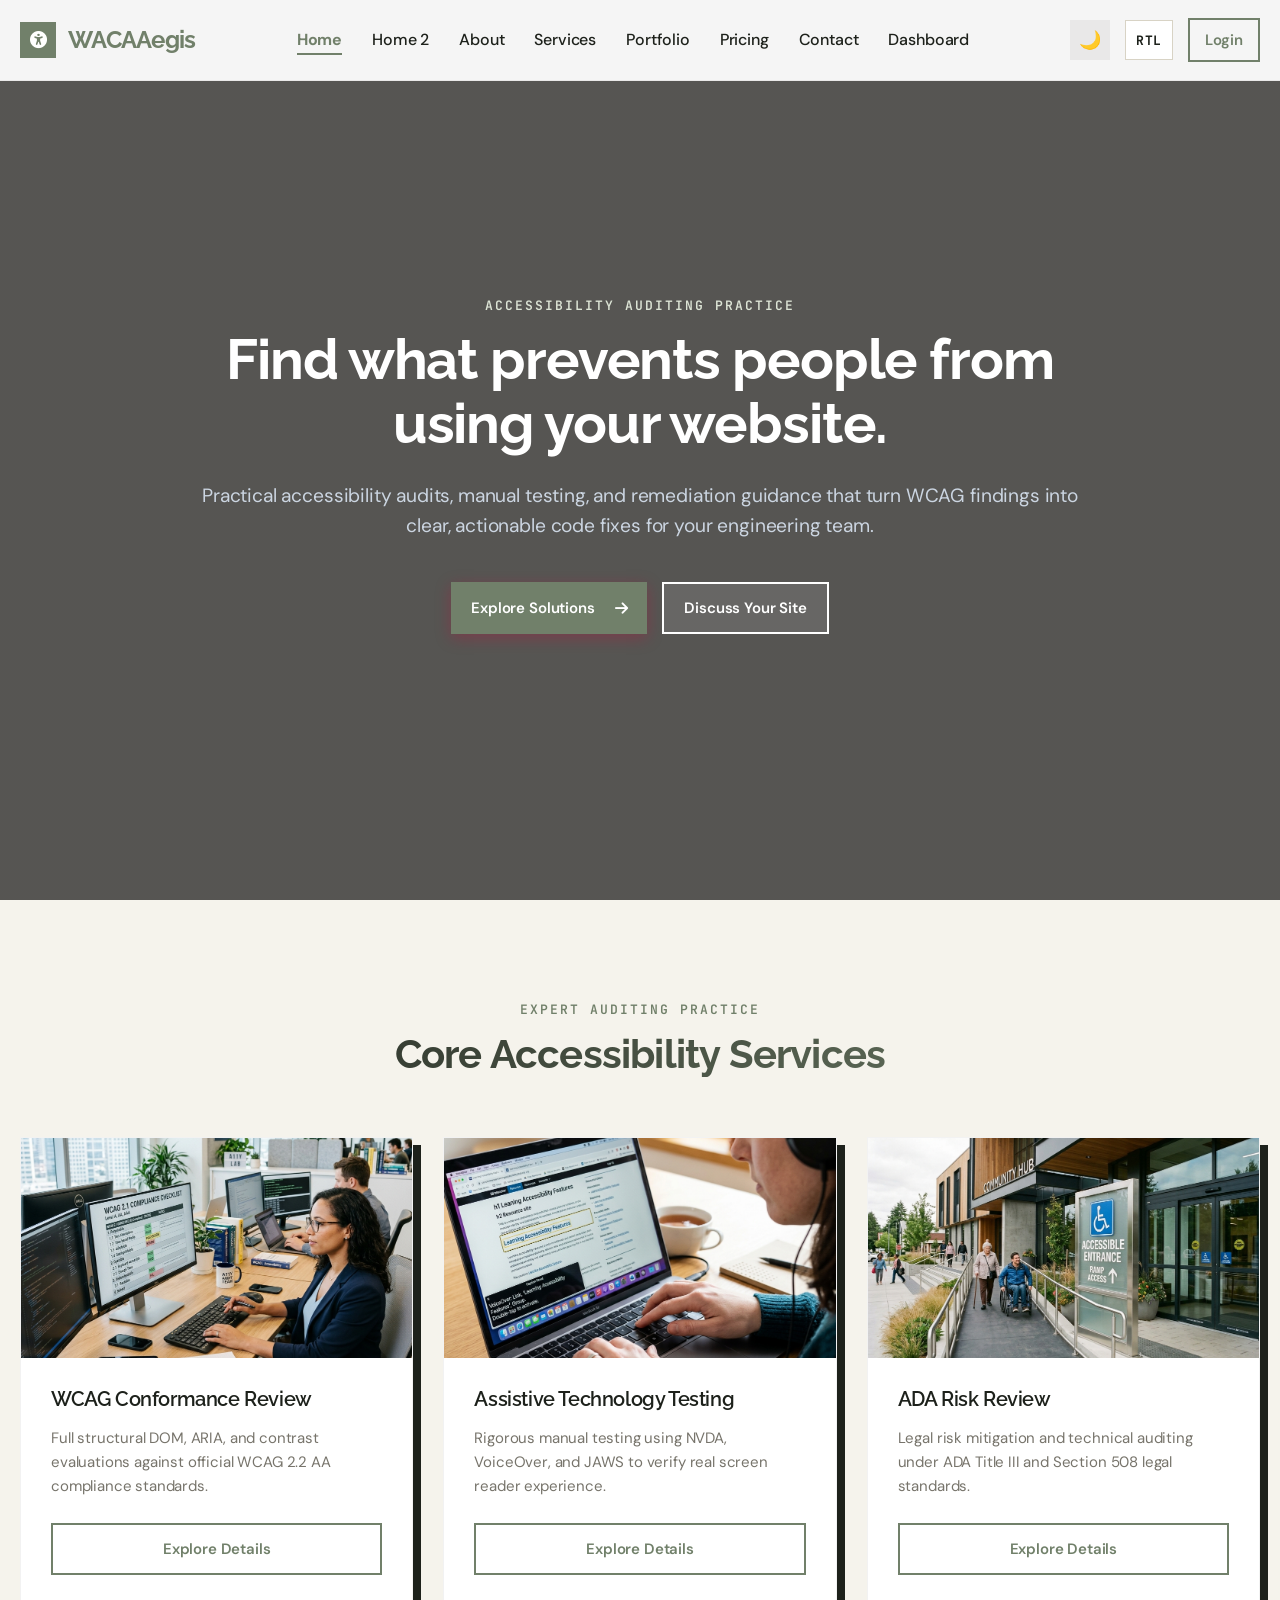
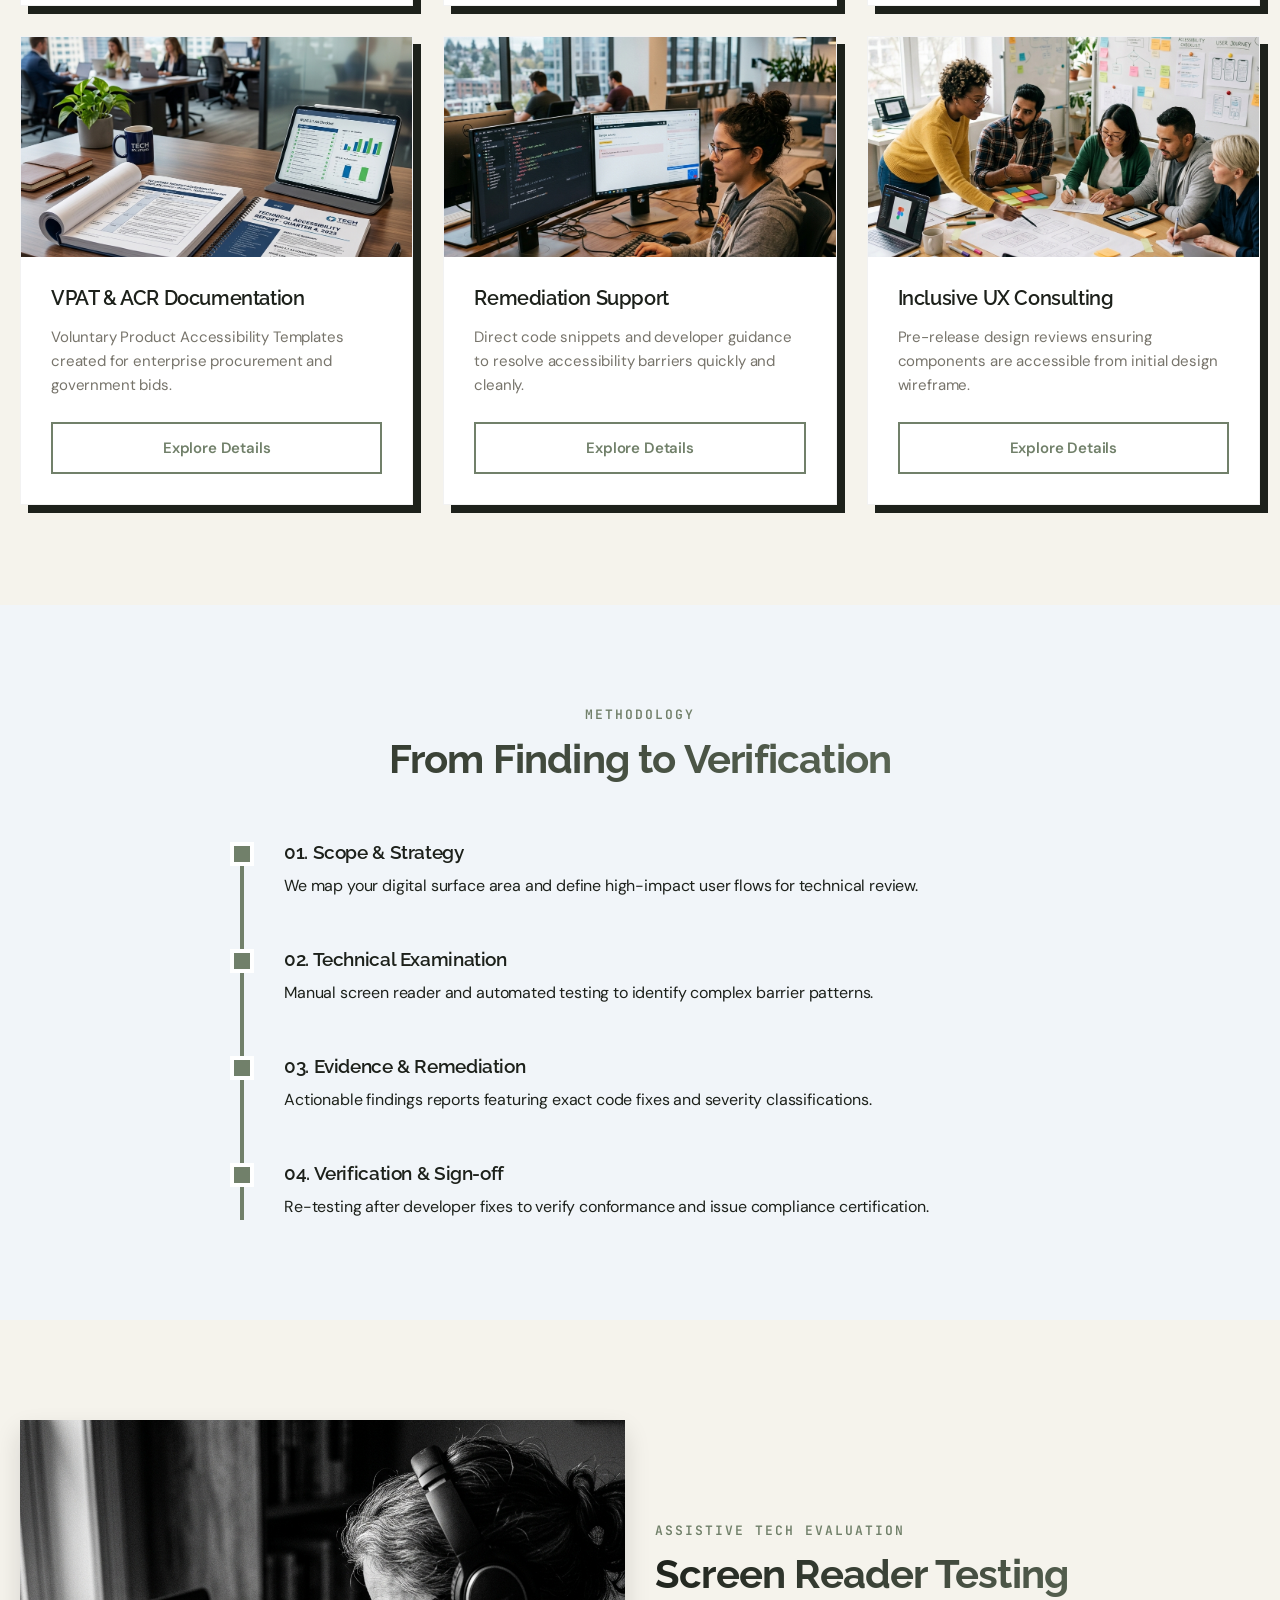
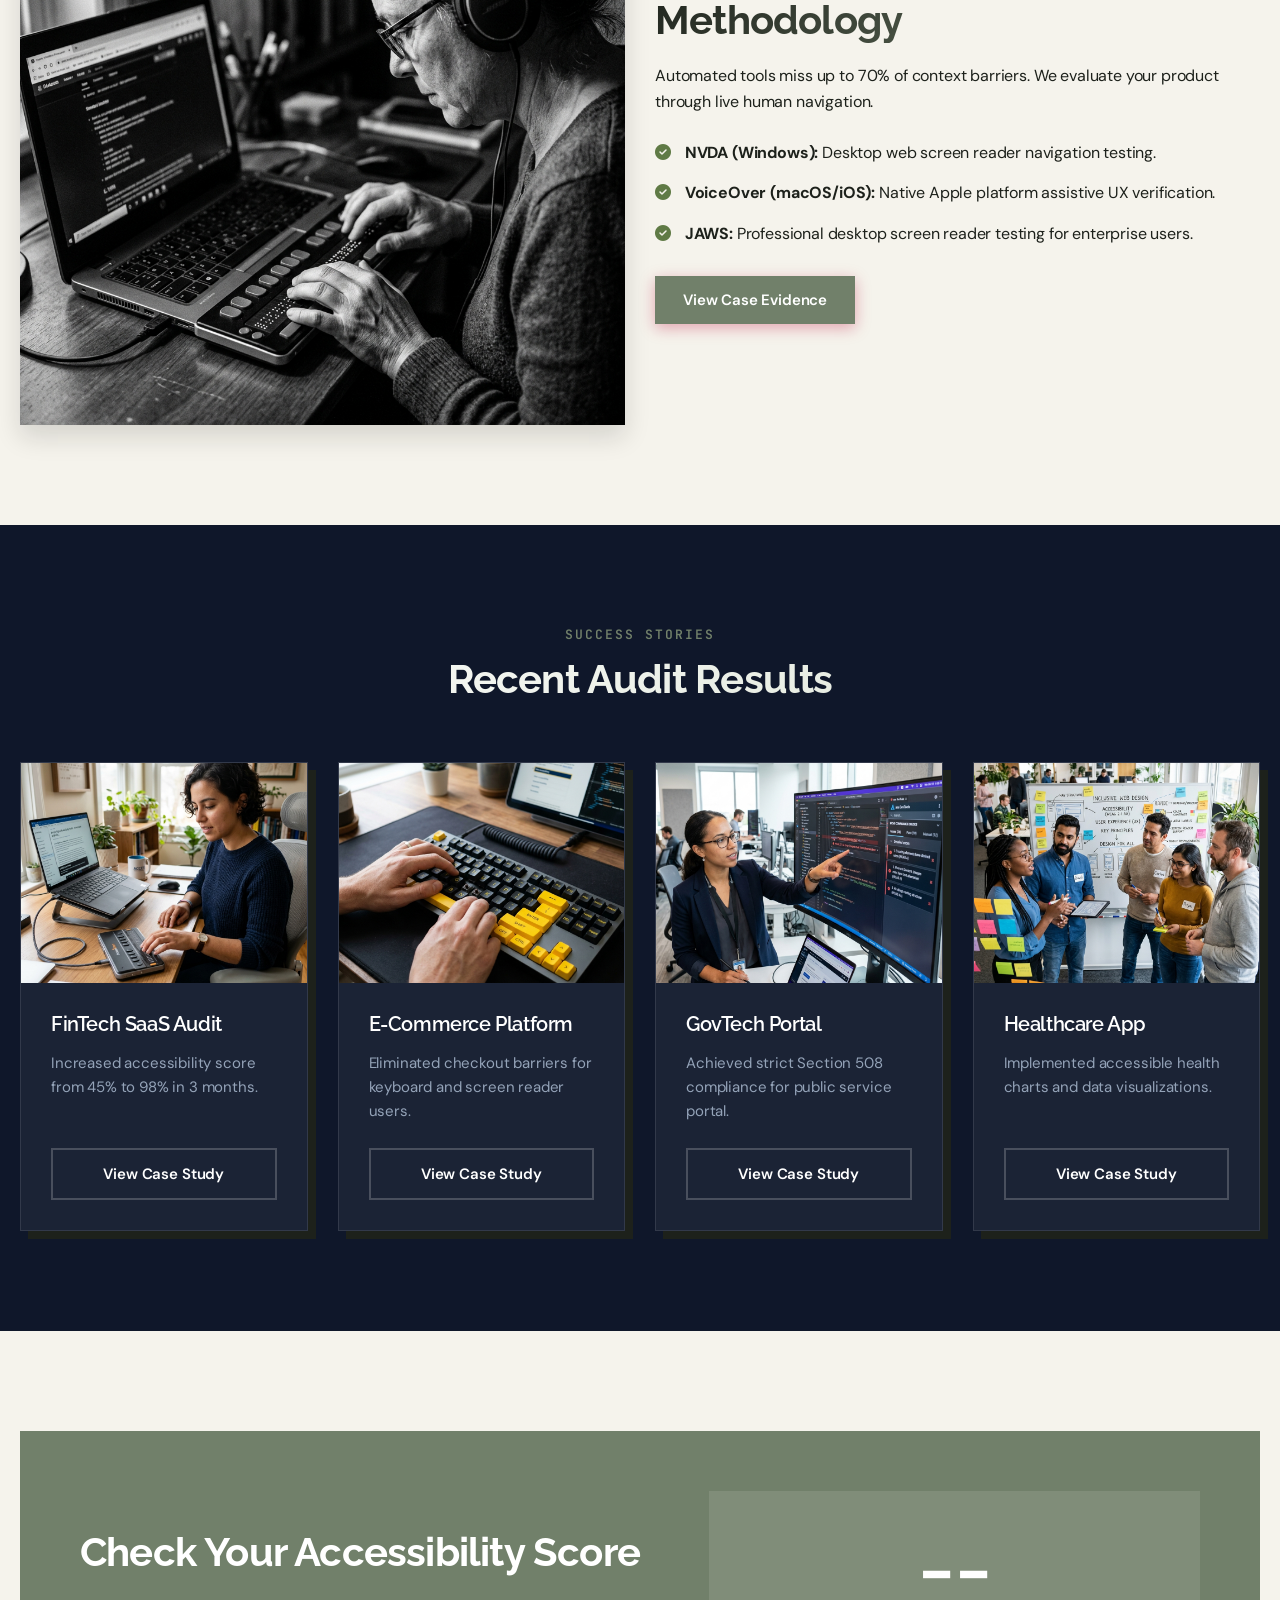
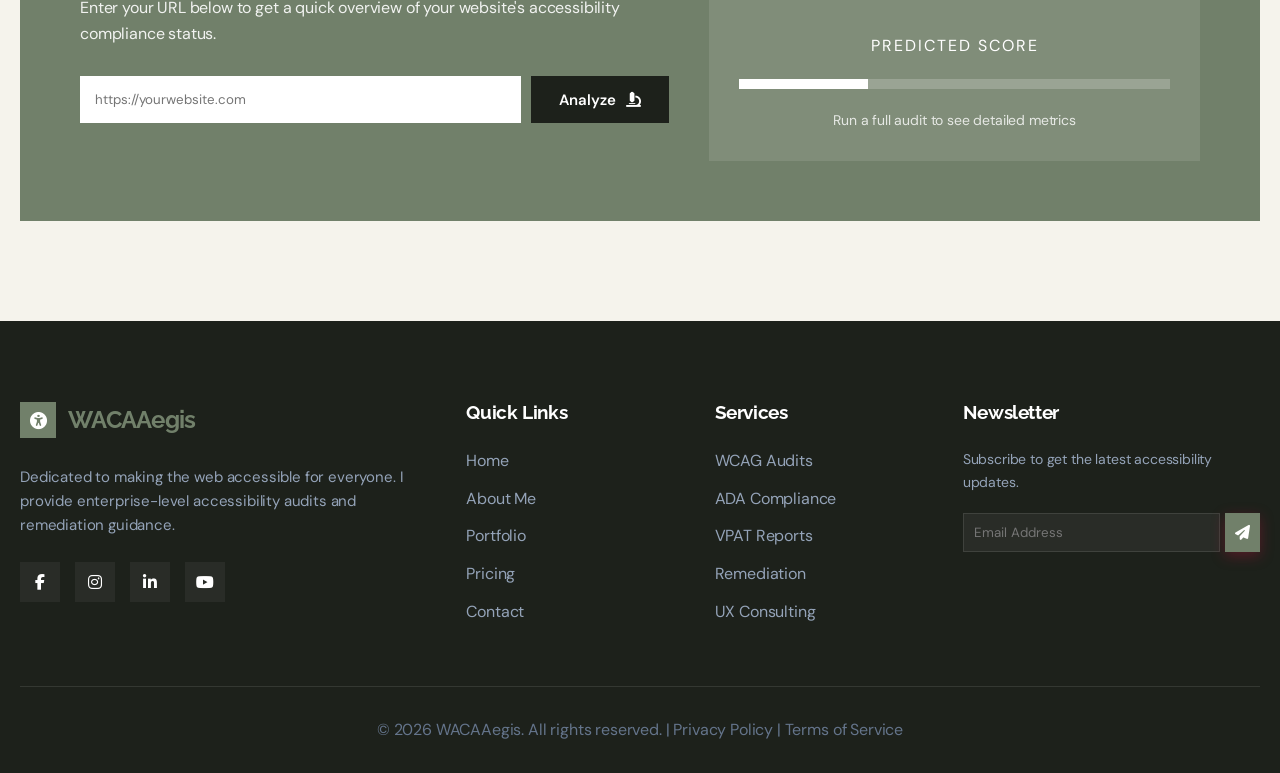
==== index.html @ 54d63558 "firstcommmit" ====
<!DOCTYPE html>
<html lang="en">

<head>
    <meta charset="UTF-8">
    <meta name="viewport" content="width=device-width, initial-scale=1.0">
    <link rel="icon" type="image/svg+xml" href="assets/images/favicon.svg">
    <title>Freelance Web Accessibility Auditor | WCAG Compliance Specialist</title>
    <meta name="description"
        content="Expert WCAG 2.1 AA accessibility audits, ADA compliance reviews, and inclusive UX consulting for enterprise businesses.">

    <!-- CSS -->
    <link rel="stylesheet" href="assets/css/style.css">
    <link rel="stylesheet" href="assets/css/dark-mode.css">
    <link rel="stylesheet" href="assets/css/rtl.css">

    <!-- Font Awesome -->
    <link rel="stylesheet" href="https://cdnjs.cloudflare.com/ajax/libs/font-awesome/6.4.0/css/all.min.css">
</head>

<body>
    <a href="#main-content" class="skip-link">Skip to main content</a>

    <!-- Header -->
    <header class="header">
        <div class="container">
            <nav class="nav">
                <a href="index.html" class="logo">
                    <i class="fas fa-universal-access"></i>
                    <span>WACAAegis</span>
                </a>

                <ul class="nav-links">
                    <li><a href="index.html" class="nav-link active">Home</a></li>
                    <li><a href="home-2.html" class="nav-link">Home 2</a></li>
                    <li><a href="about.html" class="nav-link">About</a></li>
                    <li><a href="services.html" class="nav-link">Services</a></li>
                    <li><a href="portfolio.html" class="nav-link">Portfolio</a></li>

                    <li><a href="pricing.html" class="nav-link">Pricing</a></li>
                    <li><a href="contact.html" class="nav-link">Contact</a></li>
                    <li><a href="dashboard.html" class="nav-link">Dashboard</a></li>
                    <li class="mobile-login">
                        <a href="login.html" class="btn btn-outline"
                            style="padding: 8px 15px; width: 100%; text-align: center;">Login</a>
                    </li>
                    <li class="mobile-toggle-wrapper">
                        <button class="theme-toggle" title="Toggle Theme">🌙</button>
                        <button class="rtl-toggle" title="Toggle RTL/LTR">RTL</button>
                    </li>
                </ul>

                <div class="nav-actions">
                    <button class="theme-toggle" title="Toggle Theme">🌙</button>
                    <button class="rtl-toggle" title="Toggle RTL/LTR">RTL</button>
                    <a href="login.html" class="btn btn-outline" style="padding: 8px 15px;">Login</a>
                    <div class="hamburger">
                        <span></span>
                        <span></span>
                        <span></span>
                    </div>
                </div>
            </nav>
        </div>
    </header>

    <main id="main-content">
        <!-- Section 1: Hero -->
        <section class="section hero"
            style="min-height: 100vh; padding: 80px 0 0; display: flex; align-items: center; background: linear-gradient(rgba(0, 0, 0, 0.65), rgba(0, 0, 0, 0.65)), url('https://images.unsplash.com/photo-1573164713988-8665fc963095?ixlib=rb-1.2.1&auto=format&fit=crop&w=1920&q=80') center/cover no-repeat; text-align: center; color: white;">
            <div class="container">
                <div data-reveal style="max-width: 900px; margin: 0 auto;">
                    <span class="section-subtitle" style="color: #DCE4D5;">ACCESSIBILITY AUDITING PRACTICE</span>
                    <h1 class="section-title hero-title" style="font-size: 3.5rem; margin-bottom: 25px; color: white;">
                        Find what prevents people from using your website.</h1>
                    <p style="font-size: 1.2rem; margin-bottom: 40px; color: #cbd5e1; line-height: 1.6;">
                        Practical accessibility audits, manual testing, and remediation guidance that turn WCAG findings
                        into clear, actionable code fixes for your engineering team.
                    </p>
                    <div class="hero-btns"
                        style="display: flex; gap: 20px; justify-content: center; margin-bottom: 50px;">
                        <a href="services.html" class="btn btn-primary" style="padding: 15px 40px;">Explore Solutions <i
                                class="fas fa-arrow-right" style="margin-left: 10px;"></i></a>
                        <a href="contact.html" class="btn btn-outline"
                            style="padding: 15px 40px; background: rgba(255,255,255,0.1); border-color: white; color: white;">Discuss
                            Your Site</a>
                    </div>

                </div>
            </div>
        </section>

        <!-- Section 2: Services Grid (6 cards) -->
        <section class="section">
            <div class="container">
                <div class="text-center" style="margin-bottom: 60px;">
                    <span class="section-subtitle">EXPERT AUDITING PRACTICE</span>
                    <h2 class="section-title">Core Accessibility Services</h2>
                </div>
                <div class="grid grid-3">
                    <div class="card" data-reveal>
                        <img src="assets/images/wcag-audit.png" alt="WCAG 2.2 Audits" class="card-img-top">
                        <div class="card-content">
                            <h3 class="card-title">WCAG Conformance Review</h3>
                            <p class="card-text">Full structural DOM, ARIA, and contrast evaluations against official
                                WCAG 2.2 AA compliance standards.</p>
                            <div class="card-footer" style="padding: 0;">
                                <a href="services-details.html" class="btn btn-outline" style="width: 100%;">Explore
                                    Details</a>
                            </div>
                        </div>
                    </div>
                    <div class="card" data-reveal>
                        <img src="assets/images/screen-reader.png" alt="Assistive Technology Testing"
                            class="card-img-top">
                        <div class="card-content">
                            <h3 class="card-title">Assistive Technology Testing</h3>
                            <p class="card-text">Rigorous manual testing using NVDA, VoiceOver, and JAWS to verify real
                                screen reader experience.</p>
                            <div class="card-footer" style="padding: 0;">
                                <a href="services-details.html" class="btn btn-outline" style="width: 100%;">Explore
                                    Details</a>
                            </div>
                        </div>
                    </div>
                    <div class="card" data-reveal>
                        <img src="assets/images/ada-compliance.png" alt="ADA Risk Review" class="card-img-top">
                        <div class="card-content">
                            <h3 class="card-title">ADA Risk Review</h3>
                            <p class="card-text">Legal risk mitigation and technical auditing under ADA Title III and
                                Section 508 legal standards.</p>
                            <div class="card-footer" style="padding: 0;">
                                <a href="services-details.html" class="btn btn-outline" style="width: 100%;">Explore
                                    Details</a>
                            </div>
                        </div>
                    </div>
                    <div class="card" data-reveal>
                        <img src="assets/images/vpat-gen.png" alt="VPAT Documentation" class="card-img-top">
                        <div class="card-content">
                            <h3 class="card-title">VPAT & ACR Documentation</h3>
                            <p class="card-text">Voluntary Product Accessibility Templates created for enterprise
                                procurement and government bids.</p>
                            <div class="card-footer" style="padding: 0;">
                                <a href="services-details.html" class="btn btn-outline" style="width: 100%;">Explore
                                    Details</a>
                            </div>
                        </div>
                    </div>
                    <div class="card" data-reveal>
                        <img src="assets/images/remediation.png" alt="Remediation Support" class="card-img-top">
                        <div class="card-content">
                            <h3 class="card-title">Remediation Support</h3>
                            <p class="card-text">Direct code snippets and developer guidance to resolve accessibility
                                barriers quickly and cleanly.</p>
                            <div class="card-footer" style="padding: 0;">
                                <a href="services-details.html" class="btn btn-outline" style="width: 100%;">Explore
                                    Details</a>
                            </div>
                        </div>
                    </div>
                    <div class="card" data-reveal>
                        <img src="assets/images/inclusive-ux.png" alt="Inclusive UX Consulting" class="card-img-top">
                        <div class="card-content">
                            <h3 class="card-title">Inclusive UX Consulting</h3>
                            <p class="card-text">Pre-release design reviews ensuring components are accessible from
                                initial design wireframe.</p>
                            <div class="card-footer" style="padding: 0;">
                                <a href="services-details.html" class="btn btn-outline" style="width: 100%;">Explore
                                    Details</a>
                            </div>
                        </div>
                    </div>
                </div>
            </div>
        </section>

        <!-- Section 3: Process Timeline -->
        <section class="section" style="background-color: #f1f5f9;">
            <div class="container">
                <div class="text-center" style="margin-bottom: 60px;">
                    <span class="section-subtitle">METHODOLOGY</span>
                    <h2 class="section-title">From Finding to Verification</h2>
                </div>
                <div style="max-width: 800px; margin: 0 auto;">
                    <div style="border-left: 4px solid var(--primary); padding-left: 40px; position: relative;">
                        <div style="margin-bottom: 50px; position: relative;" data-reveal>
                            <span
                                style="position: absolute; left: -54px; top: 0; width: 24px; height: 24px; background: var(--primary); border-radius: 50%; border: 4px solid #fff;"></span>
                            <h3 style="margin-bottom: 10px;">01. Scope & Strategy</h3>
                            <p>We map your digital surface area and define high-impact user flows for technical review.
                            </p>
                        </div>
                        <div style="margin-bottom: 50px; position: relative;" data-reveal>
                            <span
                                style="position: absolute; left: -54px; top: 0; width: 24px; height: 24px; background: var(--primary); border-radius: 50%; border: 4px solid #fff;"></span>
                            <h3 style="margin-bottom: 10px;">02. Technical Examination</h3>
                            <p>Manual screen reader and automated testing to identify complex barrier patterns.</p>
                        </div>
                        <div style="margin-bottom: 50px; position: relative;" data-reveal>
                            <span
                                style="position: absolute; left: -54px; top: 0; width: 24px; height: 24px; background: var(--primary); border-radius: 50%; border: 4px solid #fff;"></span>
                            <h3 style="margin-bottom: 10px;">03. Evidence & Remediation</h3>
                            <p>Actionable findings reports featuring exact code fixes and severity classifications.</p>
                        </div>
                        <div style="position: relative;" data-reveal>
                            <span
                                style="position: absolute; left: -54px; top: 0; width: 24px; height: 24px; background: var(--primary); border-radius: 50%; border: 4px solid #fff;"></span>
                            <h3 style="margin-bottom: 10px;">04. Verification & Sign-off</h3>
                            <p>Re-testing after developer fixes to verify conformance and issue compliance
                                certification.</p>
                        </div>
                    </div>
                </div>
            </div>
        </section>

        <!-- Section 4: Screen Reader Showcase -->
        <section class="section">
            <div class="container">
                <div class="grid grid-2" style="align-items: center;">
                    <div data-reveal>
                        <img src="assets/images/screen_reader_testing.png" alt="Screen Reader Testing"
                            style="border-radius: var(--radius-lg); box-shadow: var(--shadow-lg); width: 100%;">
                    </div>
                    <div data-reveal>
                        <span class="section-subtitle">ASSISTIVE TECH EVALUATION</span>
                        <h2 class="section-title">Screen Reader Testing Methodology</h2>
                        <p style="margin-bottom: 25px;">Automated tools miss up to 70% of context barriers. We evaluate
                            your product through live human navigation.</p>
                        <ul style="margin-bottom: 30px;">
                            <li style="margin-bottom: 15px;"><i class="fas fa-check-circle"
                                    style="color: var(--success); margin-right: 10px;"></i> <strong>NVDA
                                    (Windows):</strong> Desktop web screen reader navigation testing.</li>
                            <li style="margin-bottom: 15px;"><i class="fas fa-check-circle"
                                    style="color: var(--success); margin-right: 10px;"></i> <strong>VoiceOver
                                    (macOS/iOS):</strong> Native Apple platform assistive UX verification.</li>
                            <li style="margin-bottom: 15px;"><i class="fas fa-check-circle"
                                    style="color: var(--success); margin-right: 10px;"></i> <strong>JAWS:</strong>
                                Professional desktop screen reader testing for enterprise users.</li>
                        </ul>
                        <a href="portfolio.html" class="btn btn-primary">View Case Evidence</a>
                    </div>
                </div>
            </div>
        </section>

        <!-- Section 5: Case Studies (4 cards) -->
        <section class="section" style="background-color: #0f172a; color: white;">
            <div class="container">
                <div class="text-center" style="margin-bottom: 60px;">
                    <span class="section-subtitle">Success Stories</span>
                    <h2 class="section-title"
                        style="background: linear-gradient(135deg, #fff, #DCE4D5); -webkit-background-clip: text; background-clip: text; -webkit-fill-color: transparent;">
                        Recent Audit Results</h2>
                </div>
                <div class="grid grid-4">
                    <div class="card"
                        style="background: rgba(255,255,255,0.05); border: 1px solid rgba(255,255,255,0.1);"
                        data-reveal>
                        <img src="assets/images/braille_user.png" alt="Case Study 1" class="card-img">
                        <div class="card-content">
                            <h3 class="card-title" style="color: white;">FinTech SaaS Audit</h3>
                            <p class="card-text" style="color: #94a3b8;">Increased accessibility score from 45% to 98%
                                in 3 months.</p>
                            <div class="card-footer" style="padding: 0;">
                                <a href="portfolio.html" class="btn btn-outline"
                                    style="width: 100%; border-color: rgba(255,255,255,0.2); color: white;">View Case
                                    Study</a>
                            </div>
                        </div>
                    </div>
                    <div class="card"
                        style="background: rgba(255,255,255,0.05); border: 1px solid rgba(255,255,255,0.1);"
                        data-reveal>
                        <img src="assets/images/keyboard_hands.png" alt="Case Study 2" class="card-img">
                        <div class="card-content">
                            <h3 class="card-title" style="color: white;">E-Commerce Platform</h3>
                            <p class="card-text" style="color: #94a3b8;">Eliminated checkout barriers for keyboard and
                                screen reader users.</p>
                            <div class="card-footer" style="padding: 0;">
                                <a href="portfolio.html" class="btn btn-outline"
                                    style="width: 100%; border-color: rgba(255,255,255,0.2); color: white;">View Case
                                    Study</a>
                            </div>
                        </div>
                    </div>
                    <div class="card"
                        style="background: rgba(255,255,255,0.05); border: 1px solid rgba(255,255,255,0.1);"
                        data-reveal>
                        <img src="assets/images/auditor_monitor.png" alt="Case Study 3" class="card-img">
                        <div class="card-content">
                            <h3 class="card-title" style="color: white;">GovTech Portal</h3>
                            <p class="card-text" style="color: #94a3b8;">Achieved strict Section 508 compliance for
                                public service portal.</p>
                            <div class="card-footer" style="padding: 0;">
                                <a href="portfolio.html" class="btn btn-outline"
                                    style="width: 100%; border-color: rgba(255,255,255,0.2); color: white;">View Case
                                    Study</a>
                            </div>
                        </div>
                    </div>
                    <div class="card"
                        style="background: rgba(255,255,255,0.05); border: 1px solid rgba(255,255,255,0.1);"
                        data-reveal>
                        <img src="assets/images/inclusive_team.png" alt="Case Study 4" class="card-img">
                        <div class="card-content">
                            <h3 class="card-title" style="color: white;">Healthcare App</h3>
                            <p class="card-text" style="color: #94a3b8;">Implemented accessible health charts and data
                                visualizations.</p>
                            <div class="card-footer" style="padding: 0;">
                                <a href="portfolio.html" class="btn btn-outline"
                                    style="width: 100%; border-color: rgba(255,255,255,0.2); color: white;">View Case
                                    Study</a>
                            </div>
                        </div>
                    </div>
                </div>
            </div>
        </section>

        <!-- Section 6: CTA + Accessibility Score Checker -->
        <section class="section">
            <div class="container">
                <div class="cta-grid"
                    style="background: var(--primary); border-radius: var(--radius-lg); padding: 60px; color: white; display: grid; gap: 40px; align-items: center;">
                    <div data-reveal>
                        <h2 style="color: white; font-size: 2.5rem; margin-bottom: 20px;">Check Your Accessibility Score
                        </h2>
                        <p style="margin-bottom: 30px; opacity: 0.9;">Enter your URL below to get a quick overview of
                            your website's accessibility compliance status.</p>
                        <form style="display: flex; gap: 10px;">
                            <input type="url" placeholder="https://yourwebsite.com"
                                style="flex-grow: 1; padding: 15px; border-radius: var(--radius-sm); color: var(--black);"
                                required id="score-url">
                            <button type="submit" class="btn" id="analyze-btn"
                                style="background: var(--black); color: var(--white);">Analyze <i
                                    class="fas fa-microscope"></i></button>
                        </form>
                    </div>
                    <div data-reveal
                        style="background: rgba(255,255,255,0.1); padding: 30px; border-radius: var(--radius-md); text-align: center;">
                        <div style="font-size: 4rem; font-weight: 800; margin-bottom: 10px;">--</div>
                        <p style="text-transform: uppercase; letter-spacing: 2px;">Predicted Score</p>
                        <div
                            style="width: 100%; height: 10px; background: rgba(255,255,255,0.2); border-radius: 5px; margin: 20px 0;">
                            <div style="width: 30%; height: 100%; background: #fff; border-radius: 5px;"></div>
                        </div>
                        <p style="font-size: 14px; opacity: 0.8;">Run a full audit to see detailed metrics</p>
                    </div>
                </div>
            </div>
        </section>
    </main>

    <!-- Footer -->
    <footer class="footer">
        <div class="container">
            <div class="footer-grid">
                <div class="footer-about">
                    <a href="index.html" class="logo" style="margin-bottom: 25px;">
                        <i class="fas fa-universal-access"></i>
                        <span>WACAAegis</span>
                    </a>
                    <p>Dedicated to making the web accessible for everyone. I provide enterprise-level accessibility
                        audits and remediation guidance.</p>
                    <div class="social-links">
                        <a href="#" class="social-link"><i class="fab fa-facebook-f"></i></a>
                        <a href="#" class="social-link"><i class="fab fa-instagram"></i></a>
                        <a href="#" class="social-link"><i class="fab fa-linkedin-in"></i></a>
                        <a href="#" class="social-link"><i class="fab fa-youtube"></i></a>
                    </div>
                </div>
                <div>
                    <h4 class="footer-title">Quick Links</h4>
                    <ul class="footer-links">
                        <li><a href="index.html">Home</a></li>

                        <li><a href="about.html">About Me</a></li>
                        <li><a href="portfolio.html">Portfolio</a></li>

                        <li><a href="pricing.html">Pricing</a></li>
                        <li><a href="contact.html">Contact</a></li>

                    </ul>
                </div>
                <div>
                    <h4 class="footer-title">Services</h4>
                    <ul class="footer-links">
                        <li><a href="services-details.html">WCAG Audits</a></li>
                        <li><a href="services-details.html">ADA Compliance</a></li>
                        <li><a href="services-details.html">VPAT Reports</a></li>
                        <li><a href="services-details.html">Remediation</a></li>
                        <li><a href="services-details.html">UX Consulting</a></li>
                    </ul>
                </div>
                <div>
                    <h4 class="footer-title">Newsletter</h4>
                    <p style="color: #94a3b8; font-size: 14px; margin-bottom: 20px;">Subscribe to get the latest
                        accessibility updates.</p>
                    <form style="display: flex; gap: 5px;">
                        <input type="email" placeholder="Email Address"
                            style="padding: 10px; border-radius: var(--radius-sm); flex-grow: 1; background: rgba(255,255,255,0.05); color: white; border: 1px solid rgba(255,255,255,0.1);"
                            required id="footer-email">
                        <button type="submit" class="btn btn-primary" style="padding: 10px;"><i
                                class="fas fa-paper-plane"></i></button>
                    </form>
                </div>
            </div>
            <div class="footer-bottom">
                <p>&copy; 2026 WACAAegis. All rights reserved. | <a href="coming-soon.html">Privacy Policy</a> | <a
                        href="coming-soon.html">Terms of Service</a></p>
            </div>
        </div>
    </footer>

    <!-- Scripts -->
    <script src="assets/js/main.js"></script>
    <script src="assets/js/accessibility.js"></script>

    <button id="back-to-top" class="back-to-top" title="Back to Top" aria-label="Back to Top"><i
            class="fas fa-arrow-up"></i></button>
</body>

</html>
---- assets/css/style.css ----
@import url('https://fonts.googleapis.com/css2?family=DM+Sans:ital,opsz,wght@0,9..40,100..1000;1,9..40,100..1000&family=JetBrains+Mono:ital,wght@0,100..800;1,100..800&family=Raleway:ital,wght@0,100..900;1,100..900&display=swap');

:root {
  /* Organic Sage Green & Warm Linen Editorial Palette */
  --primary: #71806A;
  --primary-hover: #56614F;
  --primary-light: #DCE4D5;
  --secondary: #56614F;
  --accent: #71806A;
  --success: #5F7A45;
  --warning: #D97706;
  --danger: #B42318;

  --white: #FFFFFF;
  --black: #1D211B;

  --bg-body: #F5F3EC;
  --bg-card: #FFFFFF;
  --bg-header: rgba(255, 255, 255, 0.94);
  --bg-footer: #1D211B;

  --text-main: #1D211B;
  --text-heading: #1D211B;
  --text-muted: #77746B;
  --text-white: #FFFFFF;

  --font-heading: 'Raleway', sans-serif;
  --font-body: 'DM Sans', sans-serif;
  --font-mono: 'JetBrains Mono', monospace;

  --container-max: 1280px;
  --section-padding: 100px 0;
  --section-padding-mobile: 60px 0;

  --border-color: #D8D3C5;
  --radius-sm: 0px;
  --radius-md: 0px;
  --radius-lg: 0px;

  --shadow-sm: 0 1px 2px rgba(23,23,20,.06);
  --shadow-md: 0 4px 12px rgba(23,23,20,.10);
  --shadow-lg: 0 12px 24px rgba(23,23,20,.14);
  --shadow-premium: 8px 8px 0 #1D211B;
  --transition: all .25s cubic-bezier(.16,1,.3,1);
}

/* Base Resets */
*,
*::before,
*::after {
    box-sizing: border-box;
    margin: 0;
    padding: 0;
}

html {
    scroll-behavior: smooth;
    overflow-x: hidden;
}

body {
    font-family: var(--font-body);
    font-size: 16px;
    line-height: 1.6;
    background-color: var(--bg-body);
    color: var(--text-main);
    overflow-x: hidden;
    transition: var(--transition);
    letter-spacing: -0.01em;
}

h1,
h2,
h3,
h4,
h5,
h6 {
    font-family: var(--font-heading);
    color: var(--text-heading);
    font-weight: 700;
    line-height: 1.15;
    letter-spacing: -0.02em;
}

h1 {
    font-weight: 700;
}

h2 {
    font-weight: 700;
}

h3 {
    font-weight: 600;
}

a {
    text-decoration: none;
    color: inherit;
    transition: var(--transition);
}

ul {
    list-style: none;
}

img {
    max-width: 100%;
    display: block;
    height: auto;
}

button,
input,
textarea,
select {
    font-family: inherit;
    border: none;
    outline: none;
}

/* Accessibility Focus States */
:focus-visible {
    outline: 3px solid var(--primary);
    outline-offset: 4px;
}

.skip-link {
    position: absolute;
    top: -100px;
    left: 0;
    background: var(--primary);
    color: white;
    padding: 10px 20px;
    z-index: 9999;
    transition: top 0.3s;
}

.skip-link:focus {
    top: 0;
}

/* Layout Components */
.container {
    max-width: var(--container-max);
    margin: 0 auto;
    padding: 0 20px;
}

.section {
    padding: var(--section-padding);
}

@media (max-width: 768px) {
    .section {
        padding: var(--section-padding-mobile);
    }
}

.grid {
    display: grid;
    gap: 30px;
}

.grid-2 {
    grid-template-columns: repeat(2, 1fr);
}

.grid-3 {
    grid-template-columns: repeat(3, 1fr);
}

.grid-4 {
    grid-template-columns: repeat(4, 1fr);
}

.grid-6 {
    grid-template-columns: repeat(6, 1fr);
}

.cta-grid {
    grid-template-columns: 1.2fr 1fr;
}

@media (max-width: 1024px) {

    .grid-3,
    .grid-4,
    .grid-6 {
        grid-template-columns: repeat(2, 1fr);
    }

    .cta-grid {
        grid-template-columns: 1fr;
    }
}

@media (max-width: 640px) {

    .grid-2,
    .grid-3,
    .grid-4,
    .grid-6 {
        grid-template-columns: 1fr;
    }

    .cta-grid {
        padding: 40px 20px !important;
        text-align: center;
    }

    .cta-grid h2 {
        font-size: 1.8rem !important;
    }

    .cta-grid form {
        flex-direction: column;
    }

    .cta-grid form input {
        width: 100% !important;
    }

    .cta-grid form .btn {
        width: 100%;
    }
}

/* Typography Helpers */
.text-center {
    text-align: center;
}

.section-title {
    font-size: 2.5rem;
    margin-bottom: 20px;
    background: linear-gradient(135deg, var(--text-heading), var(--primary));
    -webkit-background-clip: text;
    background-clip: text;
    -webkit-text-fill-color: transparent;
}

.hero-title {
    background: none !important;
    -webkit-text-fill-color: white !important;
    color: white !important;
}

/* Home 2 / Premium Theme Override */
.premium-theme .hero-title {
    background: linear-gradient(135deg, var(--text-heading), var(--primary)) !important;
    -webkit-background-clip: text !important;
    background-clip: text !important;
    -webkit-text-fill-color: transparent !important;
}

.section-subtitle {
    color: var(--primary);
    font-weight: 500;
    text-transform: uppercase;
    letter-spacing: 2px;
    display: block;
    margin-bottom: 10px;
}

/* Button Component */
.btn {
    display: inline-flex;
    align-items: center;
    justify-content: center;
    padding: 12px 28px;
    border-radius: var(--radius-sm);
    font-weight: 600;
    cursor: pointer;
    transition: var(--transition);
    gap: 10px;
    font-size: 15px;
}

.btn-primary {
    background-color: var(--primary);
    color: var(--white);
    box-shadow: 0 4px 14px 0 rgba(190, 18, 60, 0.35);
}

.btn-primary:hover {
    background-color: var(--primary-hover);
    transform: translateY(-2px);
    box-shadow: 0 6px 20px rgba(190, 18, 60, 0.45);
}

.btn-outline {
    border: 2px solid var(--primary);
    color: var(--primary);
    background: transparent;
}

.btn-outline:hover {
    background-color: var(--primary);
    color: var(--white);
}

.btn-white-always {
    background: #ffffff !important;
    color: var(--primary) !important;
    border: 2px solid #ffffff !important;
    transition: var(--transition) !important;
}

.btn-white-always:hover {
    background: transparent !important;
    color: #ffffff !important;
    border-color: #ffffff !important;
    transform: translateY(-2px) !important;
    box-shadow: 0 6px 20px rgba(255, 255, 255, 0.3) !important;
}

/* Card Component */
.card {
    background: var(--bg-card);
    padding: 0;
    border-radius: var(--radius-md);
    box-shadow: var(--shadow-premium);
    transition: var(--transition);
    height: 100%;
    display: flex;
    flex-direction: column;
    border: 1px solid rgba(0, 0, 0, 0.05);
    overflow: hidden;
}

.card-content {
    padding: 30px;
    flex-grow: 1;
    display: flex;
    flex-direction: column;
}

.card-img,
.card-img-top {
    width: 100%;
    height: 220px;
    object-fit: cover;
    border: none;
}

.card:hover {
    transform: translateY(-10px);
    box-shadow: 0 30px 60px rgba(0, 0, 0, 0.1);
}

.card-title {
    font-size: 1.25rem;
    margin-bottom: 15px;
}

.card-text {
    color: var(--text-muted);
    margin-bottom: 25px;
    font-size: 15px;
    flex-grow: 1;
}

.card-footer {
    margin-top: auto;
}

/* Navbar */
.header {
    position: fixed;
    top: 0;
    left: 0;
    width: 100%;
    z-index: 1000;
    background: var(--bg-header);
    backdrop-filter: blur(10px);
    border-bottom: 1px solid rgba(0, 0, 0, 0.05);
    transition: var(--transition);
}

.header.scrolled {
    background: var(--white);
    padding: 10px 0;
    box-shadow: var(--shadow-md);
}

.nav {
    display: flex;
    justify-content: space-between;
    align-items: center;
    height: 80px;
}

.logo {
    font-family: var(--font-heading);
    font-size: 24px;
    font-weight: 700;
    color: var(--text-heading);
    letter-spacing: -0.03em;
    display: flex;
    align-items: center;
    gap: 12px;
}

.logo span {
    color: var(--primary);
}

.logo i {
    background: var(--primary);
    color: white;
    width: 36px;
    height: 36px;
    display: flex;
    align-items: center;
    justify-content: center;
    border-radius: var(--radius-md);
    font-size: 17px;
}

.nav-links {
    display: flex;
    gap: 30px;
    align-items: center;
}

.nav-link {
    font-weight: 500;
    color: var(--text-heading);
}

.nav-link:hover,
.nav-link.active {
    color: var(--primary);
}

.nav-link.active {
    font-weight: 700;
    position: relative;
}

.nav-link.active::after {
    content: '';
    position: absolute;
    bottom: -5px;
    left: 0;
    width: 100%;
    height: 2px;
    background-color: var(--primary);
    border-radius: 2px;
}

.nav-actions {
    display: flex;
    gap: 15px;
    align-items: center;
}

/* Hamburger */
.hamburger {
    display: none;
    cursor: pointer;
    flex-direction: column;
    gap: 5px;
}

.hamburger span {
    width: 25px;
    height: 3px;
    background: var(--text-heading);
    border-radius: 3px;
    transition: var(--transition);
}

@media (max-width: 1024px) {
    .nav-links {
        position: fixed;
        top: 0;
        right: -100%;
        width: 300px;
        height: 100vh;
        background: rgba(255, 255, 255, 0.98);
        backdrop-filter: blur(20px);
        flex-direction: column;
        align-items: center;
        justify-content: flex-start;
        padding: 100px 40px 80px;
        text-align: center;
        transition: var(--transition);
        box-shadow: -15px 0 40px rgba(0, 0, 0, 0.15);
        z-index: 999;
        display: flex;
        overflow-y: auto;
        -webkit-overflow-scrolling: touch;
    }

    .nav-links.active {
        right: 0;
    }

    .nav-links li {
        width: 100%;
        margin-bottom: 5px;
        transform: translateX(30px);
        opacity: 0;
        transition: all 0.4s cubic-bezier(0.4, 0, 0.2, 1);
    }

    .nav-links.active li {
        transform: translateX(0);
        opacity: 1;
    }

    /* Staggered animation for links */
    .nav-links.active li:nth-child(1) {
        transition-delay: 0.1s;
    }

    .nav-links.active li:nth-child(2) {
        transition-delay: 0.15s;
    }

    .nav-links.active li:nth-child(3) {
        transition-delay: 0.2s;
    }

    .nav-links.active li:nth-child(4) {
        transition-delay: 0.25s;
    }

    .nav-links.active li:nth-child(5) {
        transition-delay: 0.3s;
    }

    .nav-links.active li:nth-child(6) {
        transition-delay: 0.35s;
    }

    .nav-links.active li:nth-child(7) {
        transition-delay: 0.4s;
    }

    .nav-links.active li:nth-child(8) {
        transition-delay: 0.45s;
    }

    .nav-links.active li:nth-child(9) {
        transition-delay: 0.5s;
    }

    .nav-links.active li:nth-child(10) {
        transition-delay: 0.55s;
    }

    .nav-links.active li:nth-child(11) {
        transition-delay: 0.6s;
    }

    .nav-link {
        font-size: 1.15rem;
        font-weight: 600;
        width: 100%;
        padding: 12px 0;
        display: block;
        text-align: center;
        color: var(--text-heading);
        border-bottom: 1px solid rgba(0, 0, 0, 0.03);
    }

    .hamburger {
        display: flex;
        z-index: 1001;
    }

    .hamburger.active span:nth-child(1) {
        transform: translateY(8px) rotate(45deg);
    }

    .hamburger.active span:nth-child(2) {
        opacity: 0;
    }

    .hamburger.active span:nth-child(3) {
        transform: translateY(-8px) rotate(-45deg);
    }

    /* Hide toggles and login in main header on mobile */
    .nav-actions .theme-toggle,
    .nav-actions .rtl-toggle,
    .nav-actions .btn-outline {
        display: none;
    }
}

/* Toggle Buttons Visibility */
.nav-links .mobile-toggle-wrapper {
    display: none;
    gap: 15px;
    margin-top: 20px;
    padding-top: 20px;
    border-top: 1px solid rgba(0, 0, 0, 0.1);
    width: 100%;
    justify-content: center;
}

.nav-links li.mobile-login {
    display: none;
    margin-top: 10px;
    width: 100%;
}

@media (max-width: 640px) {

    .grid-2,
    .grid-3,
    .grid-4,
    .grid-6 {
        grid-template-columns: 1fr;
        gap: 40px !important;
    }

    .hero-title {
        font-size: 2.0rem !important;
        text-align: center !important;
        word-wrap: break-word !important;
    }
}

@media (max-width: 380px) {
    .hero-title {
        font-size: 1.75rem !important;
        text-align: center !important;
        width: 100% !important;
        display: block !important;
    }
}

@media (max-width: 320px) {
    .hero-title {
        font-size: 1.5rem !important;
        line-height: 1.3 !important;
        padding: 0 10px !important;
    }
}


.hero-btns {
    flex-direction: row !important;
    justify-content: center !important;
    flex-wrap: wrap !important;
    gap: 15px !important;
}

.hero-btns .btn {
    width: auto !important;
    min-width: 160px;
    max-width: 280px;
    white-space: nowrap !important;
    padding: 12px 20px !important;
    display: flex;
    justify-content: center;
    align-items: center;
}

/* Home 2 Floating Cards */
.floating-card-1 {
    top: -20px !important;
    right: 0px !important;
    width: 120px !important;
    padding: 10px !important;
}

.floating-card-2 {
    bottom: -20px !important;
    left: 0px !important;
    width: 140px !important;
    padding: 10px !important;
}

.gradient-bg {
    padding-top: 150px;
    padding-bottom: 80px;
}

/* About Page Tech Ecosystem */
.tech-tags {
    justify-content: center !important;
}

.tool-grid {
    grid-template-columns: repeat(2, 1fr) !important;
    gap: 15px !important;
}

.tool-grid>div {
    transform: none !important;
    padding: 25px 10px !important;
}

/* Contact Page Centering */
.contact-sidebar,
.contact-form-container {
    padding: 40px 20px !important;
    text-align: center !important;
}

.contact-info-list {
    justify-content: center !important;
    padding-left: 0 !important;
}

.contact-info-list li {
    justify-content: center !important;
    text-align: left !important;
    width: 100%;
    max-width: 250px;
    margin: 0 auto;
}

.contact-sidebar .social-links {
    justify-content: center !important;
}

.contact-form-container form {
    width: 100%;
    margin: 0 auto;
}

.contact-form-container input,
.contact-form-container select,
.contact-form-container textarea {
    text-align: center !important;
}

.contact-form-container .btn {
    width: 100% !important;
    justify-content: center !important;
}


.contact-form-container {
    padding: 60px;
}

@media (max-width: 640px) {
    .grid.grid-2 {
        display: flex !important;
        flex-direction: column !important;
        align-items: center !important;
        justify-content: center !important;
    }

    .contact-form-container {
        padding: 40px 20px !important;
        width: 100% !important;
        display: flex !important;
        flex-direction: column !important;
        align-items: center !important;
    }

    .contact-form-container form {
        width: 100% !important;
        max-width: 100% !important;
        display: flex !important;
        flex-direction: column !important;
        align-items: center !important;
    }

    .contact-form-container input,
    .contact-form-container select,
    .contact-form-container textarea {
        width: 100% !important;
        max-width: 100% !important;
        text-align: center !important;
        display: block !important;
        margin: 0 auto !important;
    }
}

@media (max-width: 1024px) {
    .nav-links .mobile-toggle-wrapper {
        display: flex;
        justify-content: center;
        align-items: center;
    }

    .nav-links li.mobile-login {
        display: block;
    }
}

/* Footer */
.footer {
    background-color: var(--bg-footer);
    color: var(--text-white);
    padding: 80px 0 30px;
}

.footer-grid {
    display: grid;
    grid-template-columns: 2fr 1fr 1fr 1.5fr;
    gap: 50px;
    margin-bottom: 50px;
}

@media (max-width: 1024px) {
    .footer-grid {
        grid-template-columns: repeat(2, 1fr);
    }
}

@media (max-width: 768px) {
    .footer-grid {
        grid-template-columns: 1fr;
        text-align: center;
    }

    .footer-grid .logo {
        justify-content: center;
    }

    .footer-grid .social-links {
        justify-content: center;
    }

    .footer-grid .footer-links {
        padding: 0;
    }

    .footer-grid form {
        justify-content: center;
    }
}

.footer-title {
    color: var(--white);
    margin-bottom: 25px;
    font-size: 1.2rem;
}

.footer-about p {
    color: #94a3b8;
    margin-bottom: 25px;
    font-size: 15px;
}

/* Back to Top Button */
.back-to-top {
    position: fixed;
    bottom: 30px;
    right: 30px;
    width: 50px;
    height: 50px;
    background: var(--primary);
    color: white;
    border-radius: 50%;
    display: flex;
    align-items: center;
    justify-content: center;
    font-size: 20px;
    cursor: pointer;
    z-index: 999;
    opacity: 0;
    visibility: hidden;
    transform: translateY(20px);
    transition: var(--transition);
    box-shadow: 0 4px 15px rgba(37, 99, 235, 0.4);
    border: 2px solid rgba(255, 255, 255, 0.2);
}

.back-to-top.active {
    opacity: 1;
    visibility: visible;
    transform: translateY(0);
}

.back-to-top:hover {
    background: var(--accent);
    transform: translateY(-5px) scale(1.1);
    box-shadow: 0 8px 25px rgba(124, 58, 237, 0.5);
    color: white;
}

.back-to-top:active {
    transform: translateY(0) scale(0.9);
}

@media (max-width: 768px) {
    .back-to-top {
        bottom: 20px;
        right: 20px;
        width: 45px;
        height: 45px;
        font-size: 18px;
    }
}

.footer-links li {
    margin-bottom: 12px;
}

.footer-links a {
    color: #94a3b8;
}

.footer-links a:hover {
    color: var(--primary);
    padding-left: 5px;
}

.social-links {
    display: flex;
    gap: 15px;
}

.social-link {
    width: 40px;
    height: 40px;
    border-radius: 50%;
    background: rgba(255, 255, 255, 0.05);
    display: flex;
    align-items: center;
    justify-content: center;
    color: var(--white);
}

.social-link:hover {
    background: var(--primary);
    transform: translateY(-3px);
}

.footer-bottom {
    padding-top: 30px;
    border-top: 1px solid rgba(255, 255, 255, 0.1);
    text-align: center;
    color: #64748b;
}

/* Animations */
[data-reveal] {
    opacity: 0;
    transform: translateY(30px);
    transition: opacity 0.8s ease-out, transform 0.8s ease-out;
}

[data-reveal].revealed {
    opacity: 1;
    transform: translateY(0);
}

/* Toggle Buttons */
.theme-toggle {
    background: rgba(0, 0, 0, 0.05);
    width: 40px;
    height: 40px;
    border-radius: 50%;
    display: flex;
    align-items: center;
    justify-content: center;
    cursor: pointer;
    font-size: 18px;
}

.rtl-toggle {
    background: var(--bg-card);
    padding: 0 10px;
    min-width: 44px;
    height: 40px;
    border-radius: var(--radius-sm);
    border: 1px solid var(--border-color);
    display: inline-flex;
    align-items: center;
    justify-content: center;
    cursor: pointer;
    font-size: 13px;
    font-weight: 700;
    font-family: var(--font-mono);
    letter-spacing: 0.5px;
    color: var(--text-main);
    transition: var(--transition);
}

.rtl-toggle:hover {
    background: var(--primary-light);
    border-color: var(--primary);
    color: var(--primary-hover);
}

/* Toast */
.toast-container {
    position: fixed;
    bottom: 20px;
    right: 20px;
    z-index: 10000;
}

.toast {
    background: var(--white);
    padding: 15px 25px;
    border-radius: var(--radius-sm);
    box-shadow: var(--shadow-lg);
    display: flex;
    align-items: center;
    gap: 10px;
    margin-top: 10px;
    animation: slideIn 0.3s ease-out;
    border-left: 4px solid var(--primary);
}

@keyframes slideIn {
    from {
        transform: translateX(100%);
    }

    to {
        transform: translateX(0);
    }
}

/* Accordion / FAQ */
.faq-accordion {
    max-width: 800px;
    margin: 0 auto;
    display: grid;
    gap: 15px;
}

.faq-item {
    background: var(--bg-card);
    border-radius: var(--radius-md);
    box-shadow: var(--shadow-sm);
    border: 1px solid rgba(0, 0, 0, 0.05);
    overflow: hidden;
    transition: var(--transition);
}

.faq-item:hover {
    box-shadow: var(--shadow-md);
    border-color: var(--primary);
}

.faq-item summary {
    padding: 20px 25px;
    cursor: pointer;
    list-style: none;
    display: flex;
    justify-content: space-between;
    align-items: center;
    font-weight: 600;
    color: var(--black);
    user-select: none;
}

.faq-item summary::-webkit-details-marker {
    display: none;
}

.faq-item summary::after {
    content: '\f078';
    font-family: 'Font Awesome 6 Free';
    font-weight: 900;
    font-size: 14px;
    color: var(--primary);
    transition: transform 0.3s ease;
}

.faq-item[open] summary::after {
    transform: rotate(180deg);
}

.faq-answer {
    padding: 0 25px 25px;
    color: var(--text-muted);
    font-size: 15px;
    line-height: 1.6;
}

.faq-item[open] {
    box-shadow: var(--shadow-md);
    border-color: var(--primary);
}

/* Map Section Styles */
.map-container {
    position: relative;
    width: 100%;
    height: 450px;
    background: #e2e8f0;
    display: block;
}

.map-card {
    position: absolute;
    bottom: 30px;
    left: 30px;
    background: var(--white);
    padding: 25px;
    border-radius: var(--radius-md);
    box-shadow: 0 15px 30px rgba(0, 0, 0, 0.15);
    z-index: 10;
    border-left: 5px solid var(--primary);
    max-width: 350px;
    transition: var(--transition);
}

.map-card h4 {
    margin-bottom: 8px;
    font-size: 1.1rem;
}

.map-card p {
    font-size: 14px;
    color: var(--text-muted);
    display: flex;
    align-items: center;
    gap: 8px;
}

@media (max-width: 640px) {
    .map-container {
        height: 400px;
    }

    .map-card {
        bottom: 70px;
        /* Elevated to avoid covering Google logo/satellite buttons */
        left: 20px;
        right: 20px;
        padding: 20px;
        max-width: calc(100% - 40px);
        text-align: center;
        border-left: none;
        border-bottom: 5px solid var(--primary);
    }

    .map-card p {
        justify-content: center;
    }
}

@media (max-width: 320px) {
    .map-card {
        bottom: 60px;
        left: 10px;
        right: 10px;
        padding: 15px;
        max-width: calc(100% - 20px);
    }

    .map-card h4 {
        font-size: 1rem;
    }

    .map-card p {
        font-size: 12px;
    }
}

/* Service Details Section Styles */
.service-features-list {
    display: grid;
    grid-template-columns: 1fr 1fr;
    gap: 15px;
    margin-bottom: 30px;
}

.service-features-list li {
    display: flex;
    align-items: center;
    gap: 10px;
    font-size: 15px;
}

.service-features-list li i {
    color: var(--success);
}

.service-snapshot-card {
    background: var(--primary-light);
    padding: 40px;
    border-radius: var(--radius-lg);
    box-shadow: var(--shadow-sm);
    height: 100%;
}

.service-snapshot-card h4 {
    margin-bottom: 20px;
    color: var(--primary);
    font-size: 1.25rem;
}

.snapshot-row {
    display: flex;
    justify-content: space-between;
    align-items: center;
    padding: 12px 0;
    border-bottom: 1px solid rgba(0, 0, 0, 0.05);
}

.snapshot-row.last {
    border-bottom: none;
}

.snapshot-row span {
    color: var(--text-muted);
    font-weight: 500;
}

.snapshot-row strong {
    color: var(--text-heading);
    font-weight: 700;
}

@media (max-width: 640px) {
    .service-features-list {
        grid-template-columns: 1fr;
        justify-items: center;
    }

    .service-features-list li {
        width: 100%;
        max-width: 250px;
        justify-content: flex-start;
    }

    .service-snapshot-card {
        padding: 30px 20px;
        text-align: center;
    }

    .snapshot-row {
        flex-direction: column;
        gap: 5px;
        text-align: center;
    }
}

@media (max-width: 320px) {
    .service-snapshot-card {
        padding: 25px 15px;
    }

    .service-features-list li {
        font-size: 14px;
    }

    .snapshot-row strong {
        font-size: 14px;
    }
}

/* ==========================================================================
   Technical Precision Design System Overrides (100% Sharp Edges & Monospace Data)
   ========================================================================== */
*,
*::before,
*::after,
.glass-card,
.card,
.stat-card,
.service-snapshot-card,
.map-card,
.pricing-card,
.login-box,
.register-box,
.faq-item,
.card-img,
.card-img-top,
img,
button,
.btn,
input,
select,
textarea,
.theme-toggle,
.rtl-toggle,
.social-link,
.avatar,
.logo i,
.sidebar-logo i,
.badge,
.count-box,
.back-to-top {
    border-radius: 0px !important;
}

.badge,
.stat-value,
.score,
.tech-tag,
.price,
.count,
.metric,
.currency,
.hero-stats strong,
.table td,
.table th {
    font-family: var(--font-mono);
    letter-spacing: -0.02em;
}

.section-subtitle {
    font-family: var(--font-mono);
    font-size: 13px;
    letter-spacing: 2px;
    font-weight: 600;
}
---- assets/css/dark-mode.css ----
body.dark-mode {
    --bg-body: #131713;
    --bg-card: #1D211B;
    --bg-header: rgba(19, 23, 19, 0.95);
    --bg-footer: #0D0F0C;
    --border-color: rgba(216, 211, 197, 0.15);
    
    --text-main: #E5E2D9;
    --text-heading: #F5F3EC;
    --text-muted: #9E9A8E;
    
    --white: #131713;
    --primary-light: #2A3227;
    --black: #F5F3EC;
    
    background-color: #131713 !important;
}

body.dark-mode .gradient-bg {
    background: #131713 !important;
}

body.dark-mode .glass-card {
    background: rgba(15, 23, 42, 0.6) !important;
    border-color: rgba(255, 255, 255, 0.1) !important;
}

body.dark-mode .header.scrolled {
    background: #07090E;
}

body.dark-mode .card,
body.dark-mode .stat-card,
body.dark-mode .table-container,
body.dark-mode .login-box,
body.dark-mode .service-snapshot-card {
    border: 1px solid rgba(255, 255, 255, 0.1) !important;
    background: #0F172A !important;
}


/* Overriding hardcoded light backgrounds across all pages - Excluding heroes with images */
body.dark-mode .error-page,
body.dark-mode .login-container,
body.dark-mode.dashboard-body,
body.dark-mode .main-dash,
body.dark-mode .sidebar {
    background-color: #000000 !important;
    background-image: none !important;
}

/* Alternate sections (light grey in light mode) become dark grey in dark mode */
body.dark-mode [style*="#f1f5f9"],
body.dark-mode [style*="#f8fafc"],
body.dark-mode [style*="#eee"],
body.dark-mode [style*="#e2e8f0"] {
    background-color: #1a1a1a !important;
    background: #1a1a1a !important;
}

/* White backgrounds become black */
body.dark-mode [style*="background: white"],
body.dark-mode [style*="background-color: white"],
body.dark-mode [style*="background: #fff"],
body.dark-mode [style*="background-color: #fff"] {
    background-color: #000000 !important;
    background: #000000 !important;
}

body.dark-mode .sidebar {
    border-right: 1px solid rgba(255, 255, 255, 0.1);
}

body.dark-mode .theme-toggle, 
body.dark-mode .rtl-toggle {
    background: rgba(255, 255, 255, 0.1) !important;
    color: #ffffff !important;
    border-color: rgba(255, 255, 255, 0.2) !important;
}

body.dark-mode .toast {
    background: #111111;
    color: #ffffff;
}

body.dark-mode .btn-outline {
    border-color: #ffffff !important;
    color: #ffffff !important;
}

body.dark-mode .btn-outline:hover {
    background: #ffffff !important;
    color: #000000 !important;
}

body.dark-mode .nav-link:not(.active),
body.dark-mode .nav-item {
    color: #ffffff !important;
}

body.dark-mode .nav-link.active {
    color: #F43F5E !important;
}

body.dark-mode .nav-link.active::after {
    background-color: #F43F5E;
}

body.dark-mode .logo {
    color: #F43F5E !important;
}

body.dark-mode .logo i {
    background: #F43F5E !important;
    color: #ffffff !important;
}

/* Ensuring all text is white on black background, including hardcoded colors */
body.dark-mode p,
body.dark-mode span:not(.btn),
body.dark-mode strong,
body.dark-mode label,
body.dark-mode li,
body.dark-mode td,
body.dark-mode th,
body.dark-mode h1, 
body.dark-mode h2, 
body.dark-mode h3, 
body.dark-mode h4, 
body.dark-mode h5, 
body.dark-mode h6,
body.dark-mode .section-title,
body.dark-mode .section-subtitle,
body.dark-mode .card-title,
body.dark-mode .card-text,
body.dark-mode .faq-answer,
body.dark-mode .footer-about p,
body.dark-mode .footer-links a,
body.dark-mode .footer-bottom,
body.dark-mode .stat-value,
body.dark-mode .text-muted,
body.dark-mode [style*="color"] {
    color: #ffffff !important;
}


/* Specific section overrides for background and text */
body.dark-mode .section,
body.dark-mode .container,
body.dark-mode .grid {
    color: #ffffff !important;
}

/* Table and Form inputs in dark mode */
body.dark-mode .dash-table th {
    background: #1a1a1a !important;
}

body.dark-mode .dash-table td {
    border-bottom-color: rgba(255, 255, 255, 0.1) !important;
}

body.dark-mode input,
body.dark-mode textarea,
body.dark-mode select {
    background-color: #1a1a1a !important;
    border-color: #333333 !important;
    color: #ffffff !important;
}

body.dark-mode .password-toggle i {
    color: #ffffff !important;
}

body.dark-mode .status-badge {
    background: rgba(255, 255, 255, 0.1) !important;
    color: #ffffff !important;
}

body.dark-mode .social-link {
    background: rgba(255, 255, 255, 0.1) !important;
    color: #ffffff !important;
}

body.dark-mode .social-link i {
    color: #ffffff !important;
}

body.dark-mode .footer-bottom a {
    color: #ffffff !important;
}

/* Hardcoded background and text overrides for pills, labels, etc. */
body.dark-mode [style*="background: white"],
body.dark-mode [style*="background-color: white"],
body.dark-mode [style*="background:#fff"],
body.dark-mode [style*="background-color:#fff"] {
    background: #333333 !important;
    color: #ffffff !important;
}

/* Mobile Menu Dark Mode */
body.dark-mode .nav-links {
    background: rgba(0, 0, 0, 0.98) !important;
    box-shadow: -15px 0 40px rgba(0,0,0,0.5);
}

body.dark-mode .nav-links .nav-link {
    border-bottom-color: rgba(255, 255, 255, 0.05);
}

body.dark-mode .nav-links .mobile-toggle-wrapper {
    border-top-color: rgba(255, 255, 255, 0.1);
}
body.dark-mode #analyze-btn,
body.dark-mode #contact-sales-btn {
    color: #000000 !important;
}

body.dark-mode .back-to-top {
    background: var(--primary);
    color: #ffffff;
    box-shadow: 0 4px 15px rgba(113, 128, 106, 0.4);
}

body.dark-mode .back-to-top:hover {
    background: #ffffff;
    color: var(--primary);
    box-shadow: 0 8px 25px rgba(255, 255, 255, 0.3);
}

body.dark-mode *:focus-visible {
    outline-color: var(--primary) !important;
}
---- assets/css/rtl.css ----
body.rtl {
    direction: rtl;
    text-align: right;
}

body.rtl .nav-links,
body.rtl .nav-actions,
body.rtl .social-links,
body.rtl .footer-links {
    padding: 0;
}

body.rtl .btn i {
    margin-right: 0;
    margin-left: 10px;
}

body.rtl .header .logo {
    margin-left: auto;
    margin-right: 0;
}

body.rtl .nav-actions {
    margin-right: 20px;
    margin-left: 0;
}

body.rtl .footer-links a:hover {
    padding-left: 0;
    padding-right: 5px;
}

body.rtl .toast-container {
    right: auto;
    left: 20px;
}

body.rtl .toast {
    border-left: none;
    border-right: 4px solid var(--primary);
    animation: slideInRTL 0.3s ease-out;
}

@keyframes slideInRTL {
    from { transform: translateX(-100%); }
    to { transform: translateX(0); }
}

body.rtl .skip-link {
    left: auto;
    right: 0;
}
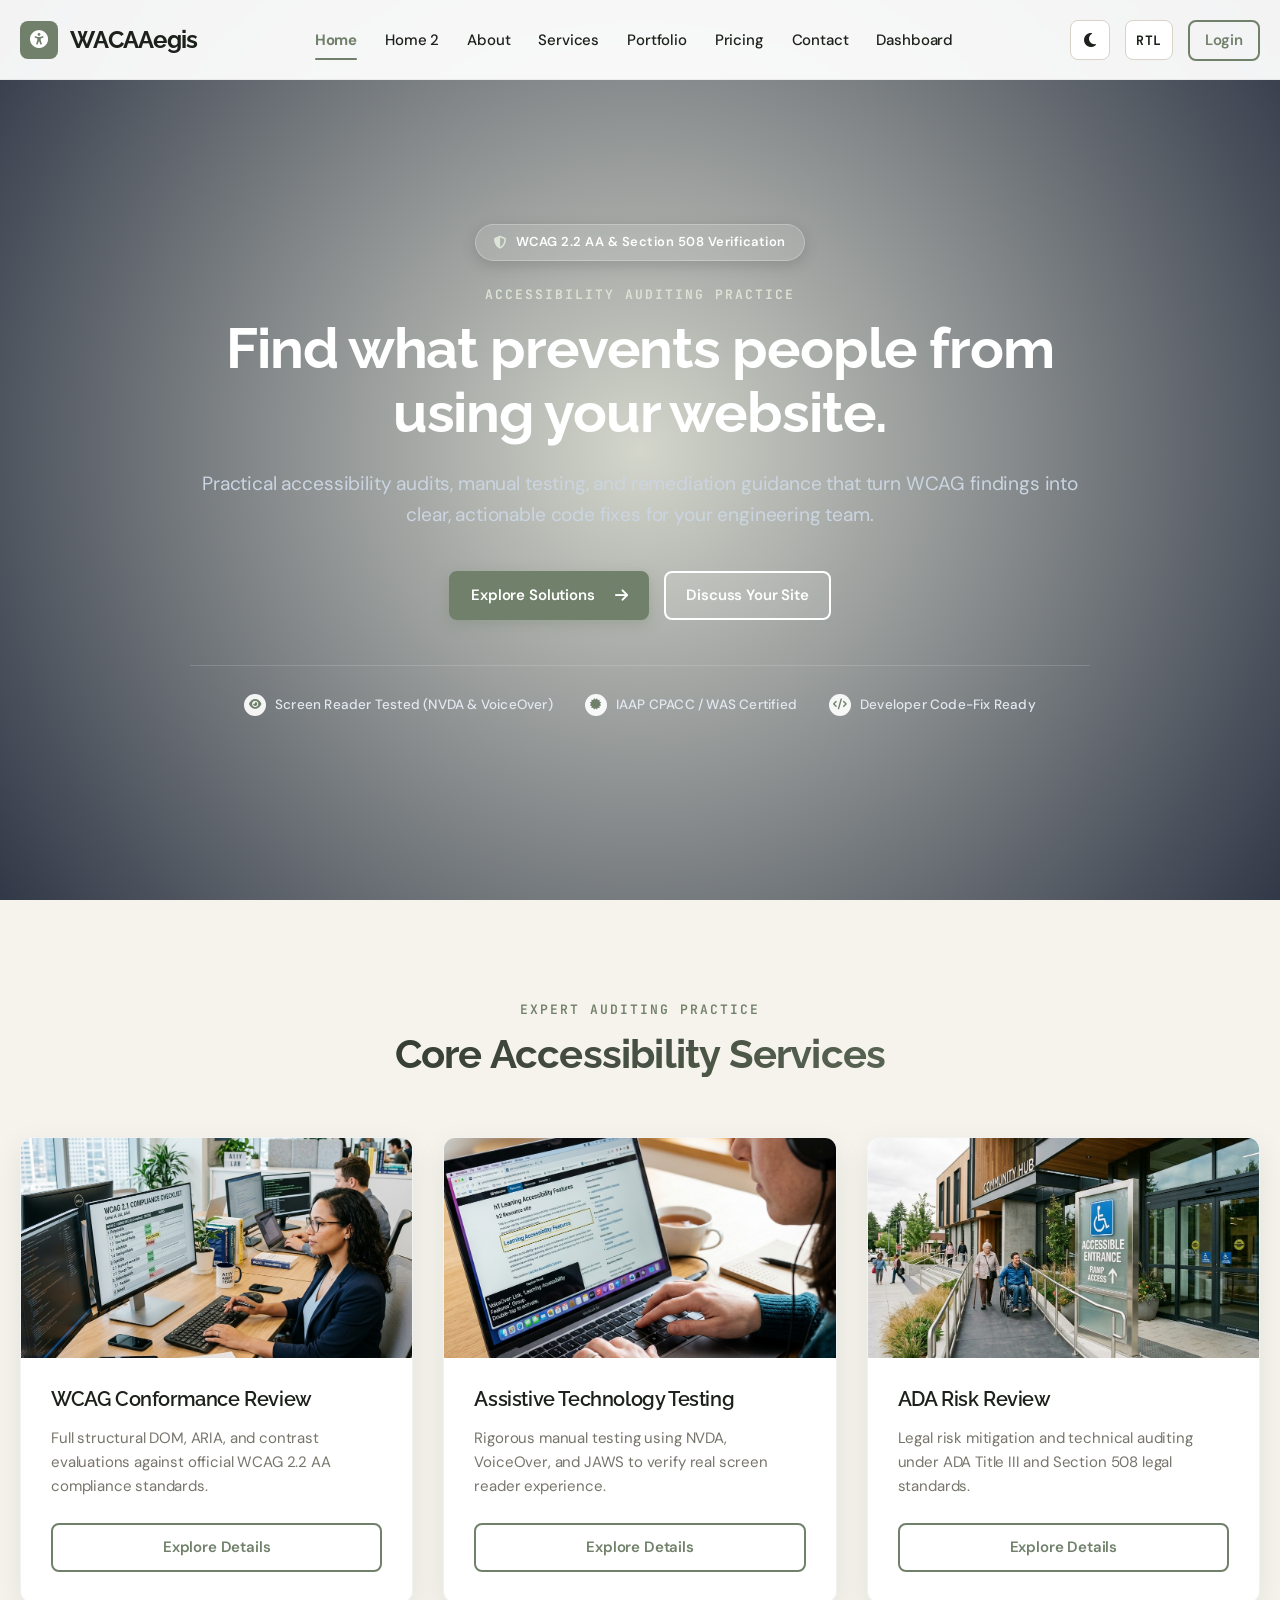
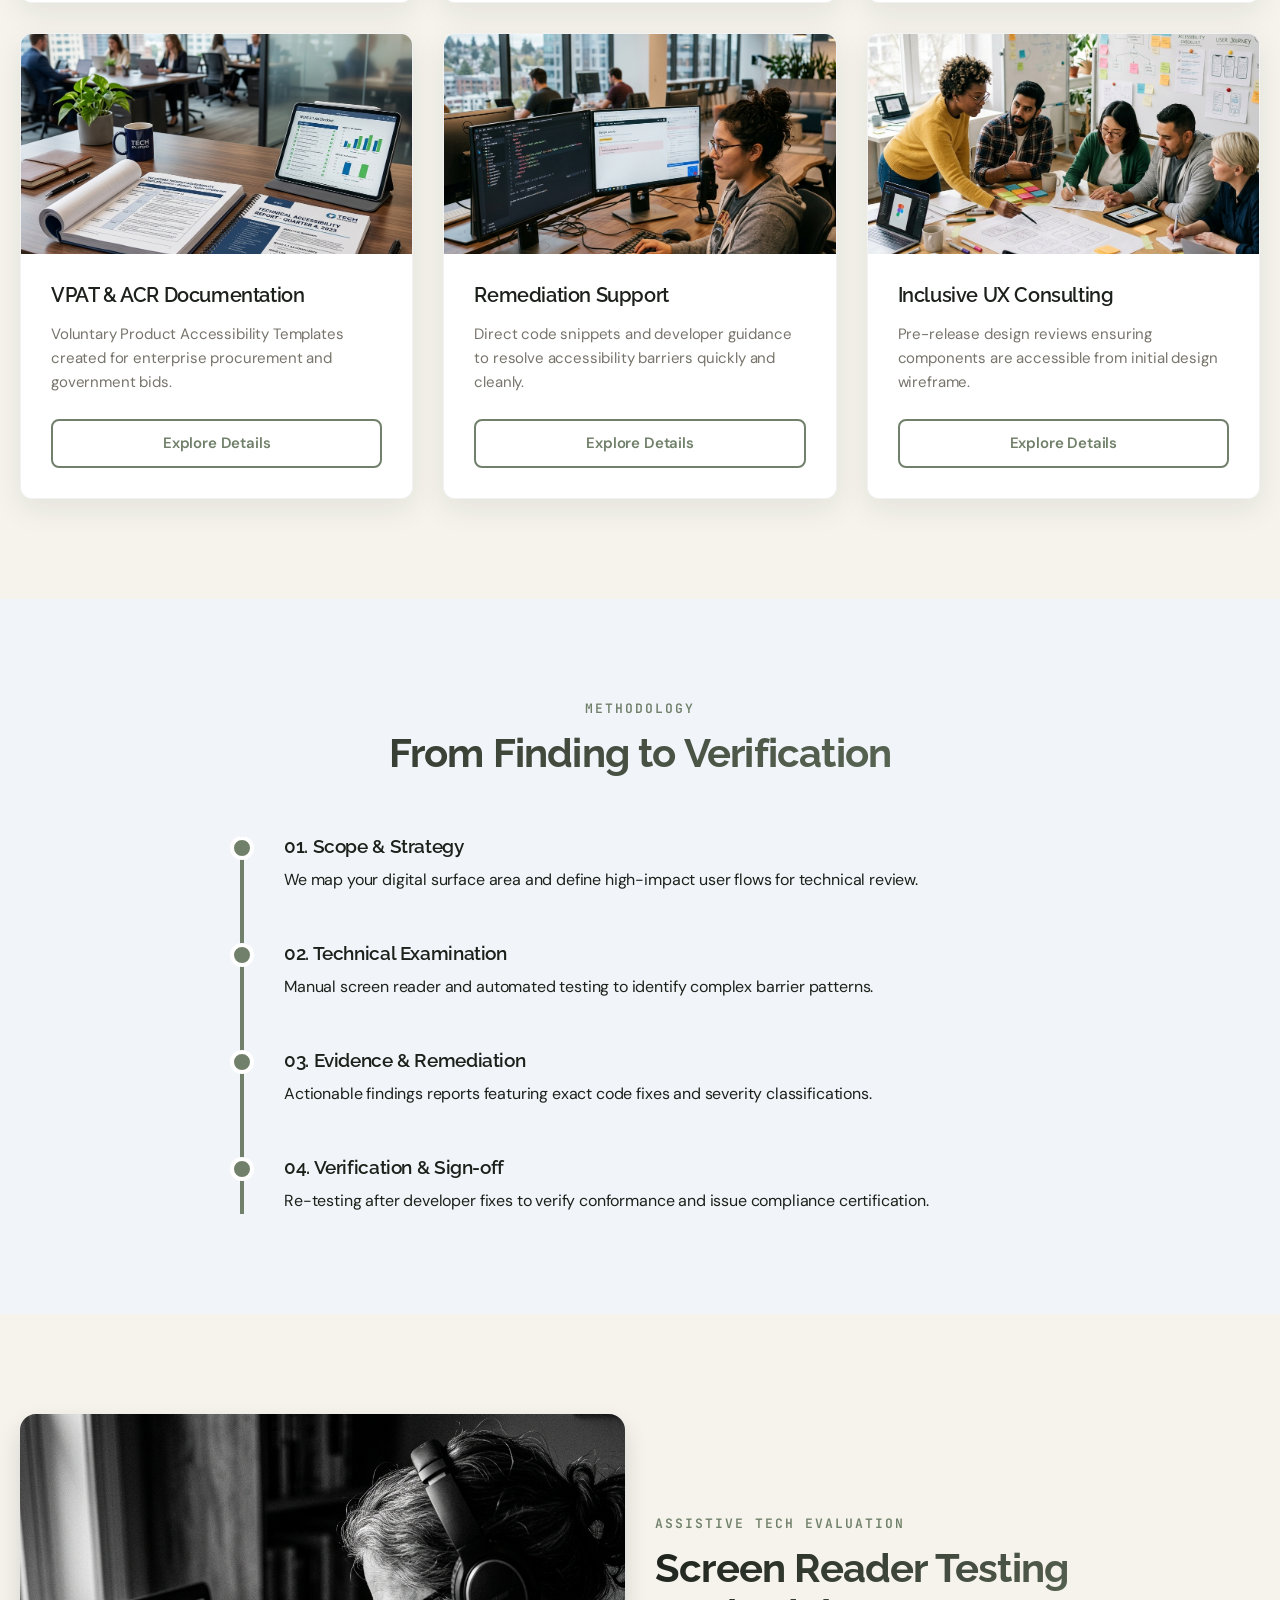
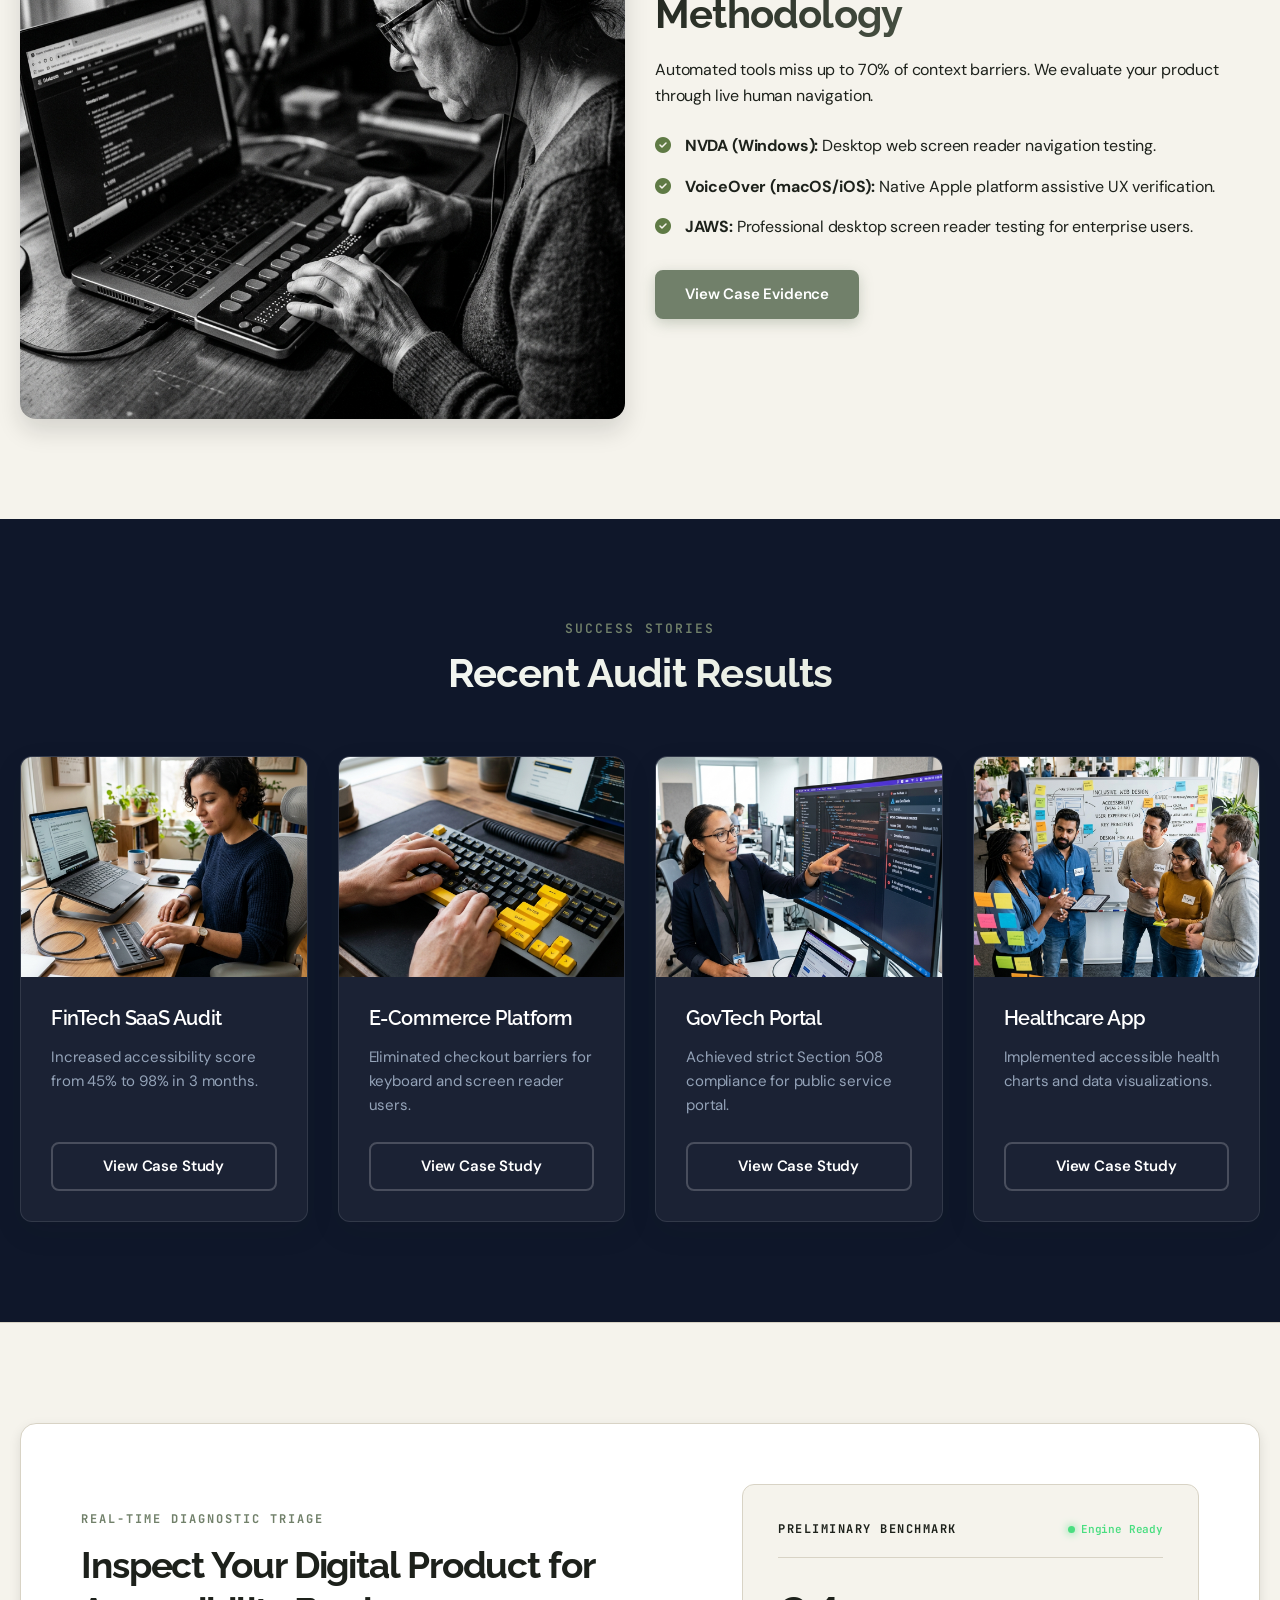
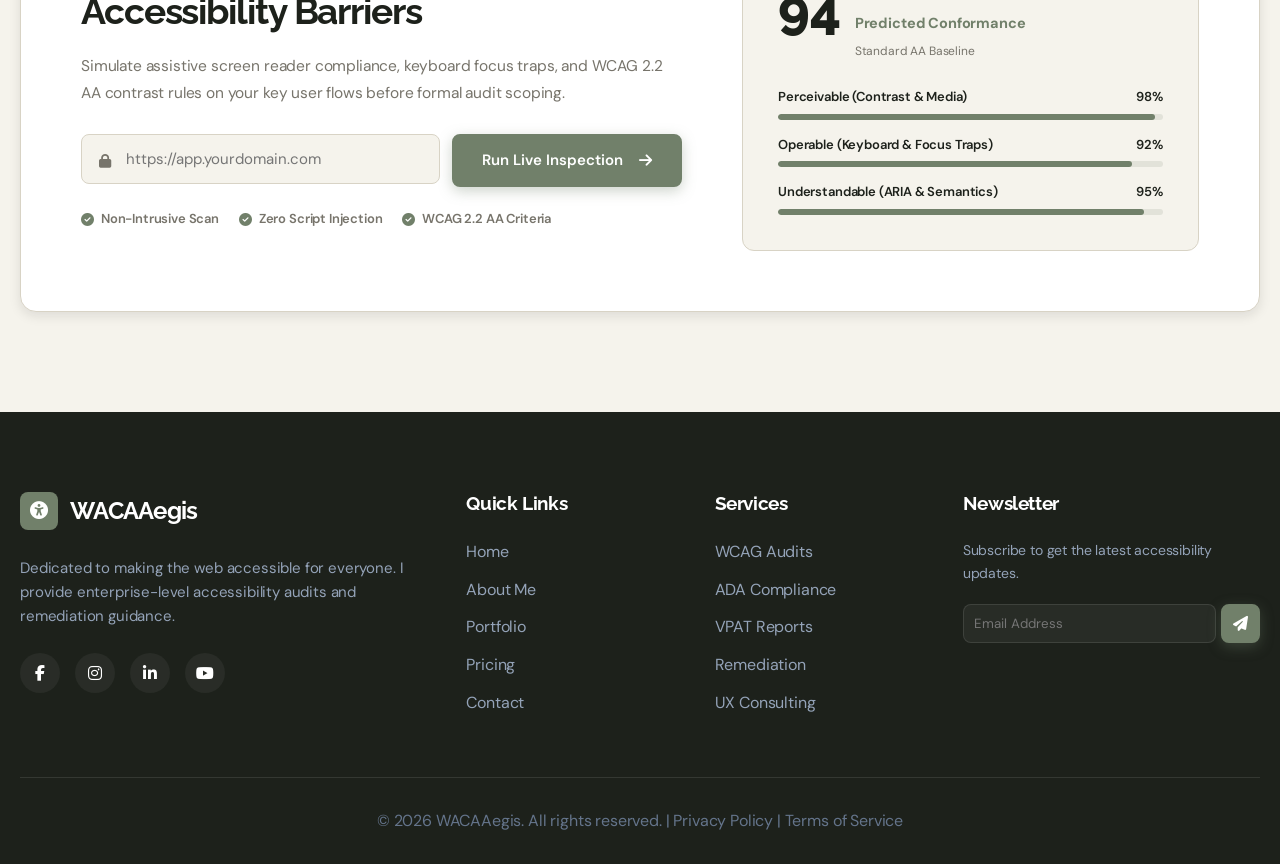
==== commit c1dfc447: "fixedclient" ====
--- a/index.html
+++ b/index.html
@@ -45,13 +45,13 @@
                             style="padding: 8px 15px; width: 100%; text-align: center;">Login</a>
                     </li>
                     <li class="mobile-toggle-wrapper">
-                        <button class="theme-toggle" title="Toggle Theme">🌙</button>
+                        <button class="theme-toggle" aria-label="Toggle theme" title="Toggle Theme"><i class="fas fa-moon"></i></button>
                         <button class="rtl-toggle" title="Toggle RTL/LTR">RTL</button>
                     </li>
                 </ul>
 
                 <div class="nav-actions">
-                    <button class="theme-toggle" title="Toggle Theme">🌙</button>
+                    <button class="theme-toggle" aria-label="Toggle theme" title="Toggle Theme"><i class="fas fa-moon"></i></button>
                     <button class="rtl-toggle" title="Toggle RTL/LTR">RTL</button>
                     <a href="login.html" class="btn btn-outline" style="padding: 8px 15px;">Login</a>
                     <div class="hamburger">
@@ -66,10 +66,14 @@
 
     <main id="main-content">
         <!-- Section 1: Hero -->
-        <section class="section hero"
-            style="min-height: 100vh; padding: 80px 0 0; display: flex; align-items: center; background: linear-gradient(rgba(0, 0, 0, 0.65), rgba(0, 0, 0, 0.65)), url('https://images.unsplash.com/photo-1573164713988-8665fc963095?ixlib=rb-1.2.1&auto=format&fit=crop&w=1920&q=80') center/cover no-repeat; text-align: center; color: white;">
+        <section class="section hero hero-homepage"
+            style="min-height: 100vh; padding: 120px 0 80px; display: flex; align-items: center; justify-content: center; box-sizing: border-box; background: radial-gradient(circle at center, rgba(113, 128, 106, 0.25) 0%, rgba(15, 23, 42, 0.85) 100%), url('https://images.unsplash.com/photo-1573164713988-8665fc963095?ixlib=rb-1.2.1&auto=format&fit=crop&w=1920&q=80') center/cover no-repeat; text-align: center; color: white;">
             <div class="container">
                 <div data-reveal style="max-width: 900px; margin: 0 auto;">
+                    <div class="hero-pill-badge">
+                        <i class="fas fa-shield-halved"></i>
+                        <span>WCAG 2.2 AA & Section 508 Verification</span>
+                    </div>
                     <span class="section-subtitle" style="color: #DCE4D5;">ACCESSIBILITY AUDITING PRACTICE</span>
                     <h1 class="section-title hero-title" style="font-size: 3.5rem; margin-bottom: 25px; color: white;">
                         Find what prevents people from using your website.</h1>
@@ -78,14 +82,19 @@
                         into clear, actionable code fixes for your engineering team.
                     </p>
                     <div class="hero-btns"
-                        style="display: flex; gap: 20px; justify-content: center; margin-bottom: 50px;">
+                        style="display: flex; gap: 20px; justify-content: center;">
                         <a href="services.html" class="btn btn-primary" style="padding: 15px 40px;">Explore Solutions <i
                                 class="fas fa-arrow-right" style="margin-left: 10px;"></i></a>
-                        <a href="contact.html" class="btn btn-outline"
-                            style="padding: 15px 40px; background: rgba(255,255,255,0.1); border-color: white; color: white;">Discuss
-                            Your Site</a>
-                    </div>
-
+                        <a href="contact.html" class="btn btn-outline-white"
+                            style="padding: 15px 40px;">Discuss Your Site</a>
+                    </div>
+
+                    <!-- Trust Bar with Assistive Tech Indicators -->
+                    <div class="hero-trust-bar">
+                        <div class="trust-item"><i class="fas fa-eye"></i> <span>Screen Reader Tested (NVDA & VoiceOver)</span></div>
+                        <div class="trust-item"><i class="fas fa-certificate"></i> <span>IAAP CPACC / WAS Certified</span></div>
+                        <div class="trust-item"><i class="fas fa-code"></i> <span>Developer Code-Fix Ready</span></div>
+                    </div>
                 </div>
             </div>
         </section>
@@ -251,7 +260,7 @@
                 <div class="text-center" style="margin-bottom: 60px;">
                     <span class="section-subtitle">Success Stories</span>
                     <h2 class="section-title"
-                        style="background: linear-gradient(135deg, #fff, #DCE4D5); -webkit-background-clip: text; background-clip: text; -webkit-fill-color: transparent;">
+                        style="background: linear-gradient(135deg, #fff, #DCE4D5); -webkit-background-clip: text; background-clip: text; -webkit-text-fill-color: transparent;">
                         Recent Audit Results</h2>
                 </div>
                 <div class="grid grid-4">
@@ -319,34 +328,73 @@
             </div>
         </section>
 
-        <!-- Section 6: CTA + Accessibility Score Checker -->
-        <section class="section">
-            <div class="container">
-                <div class="cta-grid"
-                    style="background: var(--primary); border-radius: var(--radius-lg); padding: 60px; color: white; display: grid; gap: 40px; align-items: center;">
-                    <div data-reveal>
-                        <h2 style="color: white; font-size: 2.5rem; margin-bottom: 20px;">Check Your Accessibility Score
-                        </h2>
-                        <p style="margin-bottom: 30px; opacity: 0.9;">Enter your URL below to get a quick overview of
-                            your website's accessibility compliance status.</p>
-                        <form style="display: flex; gap: 10px;">
-                            <input type="url" placeholder="https://yourwebsite.com"
-                                style="flex-grow: 1; padding: 15px; border-radius: var(--radius-sm); color: var(--black);"
-                                required id="score-url">
-                            <button type="submit" class="btn" id="analyze-btn"
-                                style="background: var(--black); color: var(--white);">Analyze <i
-                                    class="fas fa-microscope"></i></button>
+        <!-- Section 6: Real-Time WCAG Diagnostic Inspector -->
+        <section class="home-inspection-section">
+            <div class="container">
+                <div class="inspection-card" data-reveal>
+                    <div class="inspection-lead">
+                        <span class="inspection-tag">REAL-TIME DIAGNOSTIC TRIAGE</span>
+                        <h2 class="inspection-title">Inspect Your Digital Product for Accessibility Barriers</h2>
+                        <p class="inspection-desc">
+                            Simulate assistive screen reader compliance, keyboard focus traps, and WCAG 2.2 AA contrast rules on your key user flows before formal audit scoping.
+                        </p>
+                        <form class="inspection-form" id="inspection-form" onsubmit="event.preventDefault(); runDiagnosticTriage();">
+                            <div class="inspection-input-wrap">
+                                <i class="fas fa-lock"></i>
+                                <input type="url" class="inspection-input" id="diagnostic-url" placeholder="https://app.yourdomain.com" required aria-label="Enter website URL for preliminary inspection">
+                            </div>
+                            <button type="submit" class="btn btn-primary" id="run-diagnostic-btn" style="white-space: nowrap; padding: 14px 28px;">
+                                <span>Run Live Inspection</span>
+                                <i class="fas fa-arrow-right" style="margin-left: 6px;"></i>
+                            </button>
                         </form>
-                    </div>
-                    <div data-reveal
-                        style="background: rgba(255,255,255,0.1); padding: 30px; border-radius: var(--radius-md); text-align: center;">
-                        <div style="font-size: 4rem; font-weight: 800; margin-bottom: 10px;">--</div>
-                        <p style="text-transform: uppercase; letter-spacing: 2px;">Predicted Score</p>
-                        <div
-                            style="width: 100%; height: 10px; background: rgba(255,255,255,0.2); border-radius: 5px; margin: 20px 0;">
-                            <div style="width: 30%; height: 100%; background: #fff; border-radius: 5px;"></div>
-                        </div>
-                        <p style="font-size: 14px; opacity: 0.8;">Run a full audit to see detailed metrics</p>
+                        <div class="inspection-badges">
+                            <span class="inspection-badge-item"><i class="fas fa-check-circle"></i> Non-Intrusive Scan</span>
+                            <span class="inspection-badge-item"><i class="fas fa-check-circle"></i> Zero Script Injection</span>
+                            <span class="inspection-badge-item"><i class="fas fa-check-circle"></i> WCAG 2.2 AA Criteria</span>
+                        </div>
+                    </div>
+                    <div class="telemetry-box" id="telemetry-preview">
+                        <div class="telemetry-header">
+                            <span class="telemetry-title">Preliminary Benchmark</span>
+                            <span class="telemetry-live" id="telemetry-status-text">Engine Ready</span>
+                        </div>
+                        <div class="telemetry-score-row">
+                            <div class="telemetry-score-big" id="telemetry-score-num">94</div>
+                            <div>
+                                <div class="telemetry-score-label">Predicted Conformance</div>
+                                <span style="font-size: 12px; color: var(--text-muted);">Standard AA Baseline</span>
+                            </div>
+                        </div>
+                        <div class="telemetry-bars">
+                            <div class="telemetry-bar-item">
+                                <div class="telemetry-bar-info">
+                                    <span>Perceivable (Contrast & Media)</span>
+                                    <span id="score-perceivable">98%</span>
+                                </div>
+                                <div class="telemetry-bar-track">
+                                    <div class="telemetry-bar-fill" id="bar-perceivable" style="width: 98%;"></div>
+                                </div>
+                            </div>
+                            <div class="telemetry-bar-item">
+                                <div class="telemetry-bar-info">
+                                    <span>Operable (Keyboard & Focus Traps)</span>
+                                    <span id="score-operable">92%</span>
+                                </div>
+                                <div class="telemetry-bar-track">
+                                    <div class="telemetry-bar-fill" id="bar-operable" style="width: 92%;"></div>
+                                </div>
+                            </div>
+                            <div class="telemetry-bar-item">
+                                <div class="telemetry-bar-info">
+                                    <span>Understandable (ARIA & Semantics)</span>
+                                    <span id="score-understandable">95%</span>
+                                </div>
+                                <div class="telemetry-bar-track">
+                                    <div class="telemetry-bar-fill" id="bar-understandable" style="width: 95%;"></div>
+                                </div>
+                            </div>
+                        </div>
                     </div>
                 </div>
             </div>
--- a/assets/css/style.css
+++ b/assets/css/style.css
@@ -33,14 +33,14 @@
   --section-padding-mobile: 60px 0;
 
   --border-color: #D8D3C5;
-  --radius-sm: 0px;
-  --radius-md: 0px;
-  --radius-lg: 0px;
-
-  --shadow-sm: 0 1px 2px rgba(23,23,20,.06);
+  --radius-sm: 8px;
+  --radius-md: 12px;
+  --radius-lg: 16px;
+
+  --shadow-sm: 0 1px 3px rgba(23,23,20,.08);
   --shadow-md: 0 4px 12px rgba(23,23,20,.10);
   --shadow-lg: 0 12px 24px rgba(23,23,20,.14);
-  --shadow-premium: 8px 8px 0 #1D211B;
+  --shadow-premium: 0 10px 30px rgba(29, 33, 27, 0.08);
   --transition: all .25s cubic-bezier(.16,1,.3,1);
 }
 
@@ -275,29 +275,55 @@
     transition: var(--transition);
     gap: 10px;
     font-size: 15px;
+    line-height: 1.4;
+    text-decoration: none;
+    border: 2px solid transparent;
 }
 
 .btn-primary {
     background-color: var(--primary);
-    color: var(--white);
-    box-shadow: 0 4px 14px 0 rgba(190, 18, 60, 0.35);
+    color: #ffffff;
+    border-color: var(--primary);
+    border-radius: var(--radius-sm);
+    box-shadow: 0 4px 14px rgba(113, 128, 106, 0.35);
 }
 
 .btn-primary:hover {
     background-color: var(--primary-hover);
+    border-color: var(--primary-hover);
+    color: #ffffff;
     transform: translateY(-2px);
-    box-shadow: 0 6px 20px rgba(190, 18, 60, 0.45);
+    box-shadow: 0 6px 20px rgba(113, 128, 106, 0.45);
 }
 
 .btn-outline {
     border: 2px solid var(--primary);
     color: var(--primary);
     background: transparent;
+    border-radius: var(--radius-sm);
 }
 
 .btn-outline:hover {
     background-color: var(--primary);
-    color: var(--white);
+    border-color: var(--primary);
+    color: #ffffff;
+    transform: translateY(-2px);
+}
+
+.btn-outline-white {
+    border: 2px solid #ffffff;
+    color: #ffffff;
+    background: rgba(255, 255, 255, 0.1);
+    border-radius: var(--radius-sm);
+    transition: var(--transition);
+}
+
+.btn-outline-white:hover {
+    background-color: #ffffff !important;
+    color: var(--primary) !important;
+    border-color: #ffffff !important;
+    transform: translateY(-2px);
+    box-shadow: 0 6px 20px rgba(255, 255, 255, 0.35);
 }
 
 .btn-white-always {
@@ -313,6 +339,56 @@
     border-color: #ffffff !important;
     transform: translateY(-2px) !important;
     box-shadow: 0 6px 20px rgba(255, 255, 255, 0.3) !important;
+}
+
+/* Remediation Feature Icon Boxes */
+.remediation-icon-box {
+    width: 50px;
+    height: 50px;
+    border-radius: 50%;
+    display: flex;
+    align-items: center;
+    justify-content: center;
+    flex-shrink: 0;
+}
+
+.remediation-icon-box.icon-box-green {
+    background-color: #dcfce7;
+    color: #15803d;
+}
+
+.remediation-icon-box.icon-box-indigo {
+    background-color: #e0e7ff;
+    color: #4338ca;
+}
+
+.remediation-icon-box.icon-box-orange {
+    background-color: #ffedd5;
+    color: #9a3412;
+}
+
+/* Detailed Feature Matrix Table */
+.matrix-table-container {
+    background: #ffffff;
+    border: 1px solid #e2e8f0;
+}
+
+.matrix-table thead tr {
+    background: #0f172a;
+    color: #ffffff;
+}
+
+.matrix-table thead th {
+    color: #ffffff !important;
+    font-weight: 700;
+}
+
+.matrix-table tbody tr {
+    border-bottom: 1px solid #e2e8f0;
+}
+
+.matrix-table tbody td {
+    color: #334155;
 }
 
 /* Card Component */
@@ -371,16 +447,17 @@
     top: 0;
     left: 0;
     width: 100%;
+    height: 80px;
+    padding: 0;
     z-index: 1000;
     background: var(--bg-header);
     backdrop-filter: blur(10px);
     border-bottom: 1px solid rgba(0, 0, 0, 0.05);
-    transition: var(--transition);
+    transition: background 0.3s ease, box-shadow 0.3s ease;
 }
 
 .header.scrolled {
     background: var(--white);
-    padding: 10px 0;
     box-shadow: var(--shadow-md);
 }
 
@@ -397,57 +474,86 @@
     font-weight: 700;
     color: var(--text-heading);
     letter-spacing: -0.03em;
-    display: flex;
+    display: inline-flex;
     align-items: center;
     gap: 12px;
+    text-decoration: none;
 }
 
 .logo span {
-    color: var(--primary);
+    color: var(--text-heading);
+    font-weight: 700;
+    transition: var(--transition);
 }
 
 .logo i {
     background: var(--primary);
-    color: white;
-    width: 36px;
-    height: 36px;
-    display: flex;
+    color: #ffffff;
+    width: 38px;
+    height: 38px;
+    display: inline-flex;
     align-items: center;
     justify-content: center;
-    border-radius: var(--radius-md);
-    font-size: 17px;
+    border-radius: var(--radius-sm);
+    font-size: 18px;
+    transition: var(--transition);
+    flex-shrink: 0;
+}
+
+.footer .logo span {
+    color: #ffffff !important;
+}
+
+.footer .logo i {
+    background: var(--primary) !important;
+    color: #ffffff !important;
 }
 
 .nav-links {
     display: flex;
-    gap: 30px;
-    align-items: center;
+    gap: 28px;
+    align-items: center;
+    list-style: none;
+    margin: 0;
+    padding: 0;
+    background: transparent;
 }
 
 .nav-link {
     font-weight: 500;
+    font-size: 15px;
     color: var(--text-heading);
-}
-
-.nav-link:hover,
-.nav-link.active {
-    color: var(--primary);
-}
-
-.nav-link.active {
-    font-weight: 700;
     position: relative;
-}
-
-.nav-link.active::after {
+    padding: 6px 0;
+    text-decoration: none;
+    display: inline-block;
+    transition: color 0.25s cubic-bezier(0.16, 1, 0.3, 1);
+}
+
+.nav-link::after {
     content: '';
     position: absolute;
-    bottom: -5px;
+    bottom: -2px;
     left: 0;
-    width: 100%;
+    width: 0;
     height: 2px;
     background-color: var(--primary);
     border-radius: 2px;
+    transition: width 0.25s cubic-bezier(0.16, 1, 0.3, 1);
+}
+
+.nav-link:hover {
+    color: var(--primary);
+}
+
+.nav-link:hover::after,
+.nav-link.active::after {
+    width: 100%;
+}
+
+.nav-link.active {
+    color: var(--primary);
+    font-weight: 700;
 }
 
 .nav-actions {
@@ -567,6 +673,10 @@
         border-bottom: 1px solid rgba(0, 0, 0, 0.03);
     }
 
+    .nav-link::after {
+        display: none !important;
+    }
+
     .hamburger {
         display: flex;
         z-index: 1001;
@@ -806,27 +916,32 @@
 @media (max-width: 1024px) {
     .footer-grid {
         grid-template-columns: repeat(2, 1fr);
+        gap: 40px 30px;
     }
 }
 
 @media (max-width: 768px) {
+    .footer-grid {
+        grid-template-columns: repeat(2, 1fr);
+        gap: 35px 25px;
+        text-align: left;
+    }
+
+    .footer-grid .logo,
+    .footer-grid .social-links,
+    .footer-grid form {
+        justify-content: flex-start;
+    }
+}
+
+@media (max-width: 576px) {
     .footer-grid {
         grid-template-columns: 1fr;
         text-align: center;
     }
 
-    .footer-grid .logo {
-        justify-content: center;
-    }
-
-    .footer-grid .social-links {
-        justify-content: center;
-    }
-
-    .footer-grid .footer-links {
-        padding: 0;
-    }
-
+    .footer-grid .logo,
+    .footer-grid .social-links,
     .footer-grid form {
         justify-content: center;
     }
@@ -950,15 +1065,30 @@
 
 /* Toggle Buttons */
 .theme-toggle {
-    background: rgba(0, 0, 0, 0.05);
+    background: var(--bg-card);
     width: 40px;
     height: 40px;
-    border-radius: 50%;
-    display: flex;
+    border-radius: var(--radius-sm);
+    border: 1px solid var(--border-color);
+    display: inline-flex;
     align-items: center;
     justify-content: center;
     cursor: pointer;
-    font-size: 18px;
+    font-size: 16px;
+    color: var(--text-heading);
+    transition: var(--transition);
+}
+
+.theme-toggle:hover {
+    background: var(--primary-light);
+    border-color: var(--primary);
+    color: var(--primary);
+    transform: translateY(-1px);
+}
+
+.theme-toggle i {
+    pointer-events: none;
+    line-height: 1;
 }
 
 .rtl-toggle {
@@ -1250,40 +1380,8 @@
 }
 
 /* ==========================================================================
-   Technical Precision Design System Overrides (100% Sharp Edges & Monospace Data)
+   Design System Utility & Precision Rules
    ========================================================================== */
-*,
-*::before,
-*::after,
-.glass-card,
-.card,
-.stat-card,
-.service-snapshot-card,
-.map-card,
-.pricing-card,
-.login-box,
-.register-box,
-.faq-item,
-.card-img,
-.card-img-top,
-img,
-button,
-.btn,
-input,
-select,
-textarea,
-.theme-toggle,
-.rtl-toggle,
-.social-link,
-.avatar,
-.logo i,
-.sidebar-logo i,
-.badge,
-.count-box,
-.back-to-top {
-    border-radius: 0px !important;
-}
-
 .badge,
 .stat-value,
 .score,
@@ -1304,4 +1402,1047 @@
     font-size: 13px;
     letter-spacing: 2px;
     font-weight: 600;
+}
+
+/* Unified Page Heroes */
+.hero-homepage {
+    min-height: 100vh;
+    display: flex;
+    align-items: center;
+    justify-content: center;
+    padding: 120px 0 80px;
+    box-sizing: border-box;
+}
+
+.page-hero {
+    min-height: 480px;
+    display: flex;
+    align-items: center;
+    justify-content: center;
+    padding: 180px 0 100px;
+    box-sizing: border-box;
+    text-align: center;
+}
+
+@media (max-width: 768px) {
+    .hero-homepage {
+        min-height: auto;
+        padding: 130px 0 60px;
+    }
+
+    .page-hero {
+        min-height: 380px;
+        padding: 140px 0 60px;
+    }
+}
+
+/* ==========================================================================
+   Minimalist End-Sections (About & Services Distinct Layouts)
+   ========================================================================== */
+
+/* 1. About Page: Auditor's Charter Section (Editorial Asymmetric Split) */
+.about-charter-section {
+    padding: 100px 0;
+    border-top: 1px solid var(--border-color);
+    background: var(--bg-body);
+}
+
+.charter-grid {
+    display: grid;
+    grid-template-columns: 1.05fr 1.35fr;
+    gap: 80px;
+    align-items: flex-start;
+}
+
+.charter-lead {
+    display: flex;
+    flex-direction: column;
+}
+
+.charter-tag {
+    font-family: var(--font-mono);
+    font-size: 12px;
+    font-weight: 700;
+    letter-spacing: 2px;
+    text-transform: uppercase;
+    color: var(--primary);
+    margin-bottom: 14px;
+    display: inline-block;
+}
+
+.charter-title {
+    font-size: 2.3rem;
+    line-height: 1.25;
+    color: var(--text-heading);
+    margin-bottom: 20px;
+    letter-spacing: -0.03em;
+}
+
+.charter-desc {
+    color: var(--text-muted);
+    font-size: 16px;
+    line-height: 1.75;
+    margin-bottom: 30px;
+}
+
+.charter-action-link {
+    display: inline-flex;
+    align-items: center;
+    gap: 10px;
+    font-weight: 600;
+    font-size: 15px;
+    color: var(--primary);
+    text-decoration: none;
+    transition: var(--transition);
+    align-self: flex-start;
+}
+
+.charter-action-link:hover {
+    color: var(--primary-hover);
+    transform: translateX(4px);
+}
+
+.charter-action-link i {
+    font-size: 13px;
+    transition: transform 0.25s ease;
+}
+
+.charter-action-link:hover i {
+    transform: translateX(4px);
+}
+
+.charter-list {
+    display: flex;
+    flex-direction: column;
+}
+
+.charter-item {
+    display: grid;
+    grid-template-columns: 46px 1fr;
+    gap: 24px;
+    padding: 28px 0;
+    border-bottom: 1px solid var(--border-color);
+}
+
+.charter-item:first-child {
+    padding-top: 0;
+}
+
+.charter-item:last-child {
+    border-bottom: none;
+    padding-bottom: 0;
+}
+
+.charter-num {
+    font-family: var(--font-mono);
+    font-size: 15px;
+    font-weight: 700;
+    color: var(--primary);
+    letter-spacing: 1px;
+    line-height: 1.7;
+}
+
+.charter-item-title {
+    font-size: 19px;
+    font-weight: 700;
+    color: var(--text-heading);
+    margin-bottom: 8px;
+    letter-spacing: -0.01em;
+}
+
+.charter-item-text {
+    font-size: 14.5px;
+    line-height: 1.65;
+    color: var(--text-muted);
+    margin: 0;
+}
+
+@media (max-width: 1024px) {
+    .charter-grid {
+        grid-template-columns: 1fr;
+        gap: 50px;
+    }
+}
+
+/* 2. Services Page: Service Delivery SLA Matrix (Horizontal Phase Bar) */
+.services-delivery-section {
+    padding: 100px 0;
+    background: var(--bg-card);
+    border-top: 1px solid var(--border-color);
+}
+
+.delivery-header {
+    display: flex;
+    justify-content: space-between;
+    align-items: flex-end;
+    margin-bottom: 45px;
+    gap: 30px;
+    flex-wrap: wrap;
+}
+
+.delivery-header-left {
+    max-width: 650px;
+}
+
+.delivery-tag {
+    font-family: var(--font-mono);
+    font-size: 12px;
+    font-weight: 700;
+    letter-spacing: 2px;
+    text-transform: uppercase;
+    color: var(--primary);
+    margin-bottom: 12px;
+    display: inline-block;
+}
+
+.delivery-title {
+    font-size: 2.3rem;
+    line-height: 1.25;
+    color: var(--text-heading);
+    letter-spacing: -0.03em;
+    margin: 0;
+}
+
+.delivery-matrix {
+    display: grid;
+    grid-template-columns: repeat(4, 1fr);
+    background: var(--bg-body);
+    border: 1px solid var(--border-color);
+    border-radius: var(--radius-md);
+    overflow: hidden;
+}
+
+.delivery-cell {
+    padding: 36px 30px;
+    border-right: 1px solid var(--border-color);
+    display: flex;
+    flex-direction: column;
+    justify-content: space-between;
+    transition: background 0.25s ease;
+}
+
+.delivery-cell:last-child {
+    border-right: none;
+}
+
+.delivery-cell:hover {
+    background: rgba(113, 128, 106, 0.05);
+}
+
+.delivery-phase-badge {
+    align-self: flex-start;
+    font-family: var(--font-mono);
+    font-size: 11px;
+    font-weight: 700;
+    letter-spacing: 1.5px;
+    text-transform: uppercase;
+    color: var(--primary);
+    background: rgba(113, 128, 106, 0.12);
+    padding: 4px 10px;
+    border-radius: var(--radius-sm);
+    margin-bottom: 24px;
+}
+
+.delivery-val {
+    font-family: var(--font-heading);
+    font-size: 2.2rem;
+    font-weight: 800;
+    color: var(--text-heading);
+    letter-spacing: -0.03em;
+    margin-bottom: 6px;
+    line-height: 1.15;
+}
+
+.delivery-label {
+    font-size: 14.5px;
+    font-weight: 700;
+    color: var(--primary);
+    margin-bottom: 12px;
+}
+
+.delivery-desc {
+    font-size: 13.5px;
+    line-height: 1.6;
+    color: var(--text-muted);
+    margin: 0;
+}
+
+@media (max-width: 1024px) {
+    .delivery-matrix {
+        grid-template-columns: repeat(2, 1fr);
+    }
+    .delivery-cell:nth-child(2) {
+        border-right: none;
+    }
+    .delivery-cell:nth-child(1),
+    .delivery-cell:nth-child(2) {
+        border-bottom: 1px solid var(--border-color);
+    }
+}
+
+@media (max-width: 640px) {
+    .delivery-matrix {
+        grid-template-columns: 1fr;
+    }
+    .delivery-cell {
+        border-right: none !important;
+        border-bottom: 1px solid var(--border-color);
+    }
+    .delivery-cell:last-child {
+        border-bottom: none;
+    }
+    .delivery-header {
+        flex-direction: column;
+        align-items: flex-start;
+    }
+}
+
+/* 3. Home 1: Diagnostic Inspection Console (Interactive Evaluation Suite) */
+.home-inspection-section {
+    padding: 100px 0;
+    background: var(--bg-body);
+    border-top: 1px solid var(--border-color);
+}
+
+.inspection-card {
+    background: var(--bg-card);
+    border: 1px solid var(--border-color);
+    border-radius: var(--radius-lg);
+    padding: 60px;
+    display: grid;
+    grid-template-columns: 1.25fr 0.95fr;
+    gap: 60px;
+    align-items: center;
+    box-shadow: var(--shadow-md);
+    position: relative;
+    overflow: hidden;
+}
+
+.inspection-tag {
+    font-family: var(--font-mono);
+    font-size: 12px;
+    font-weight: 700;
+    letter-spacing: 2px;
+    text-transform: uppercase;
+    color: var(--primary);
+    margin-bottom: 14px;
+    display: inline-block;
+}
+
+.inspection-title {
+    font-size: 2.3rem;
+    line-height: 1.25;
+    color: var(--text-heading);
+    margin-bottom: 18px;
+    letter-spacing: -0.03em;
+}
+
+.inspection-desc {
+    color: var(--text-muted);
+    font-size: 15.5px;
+    line-height: 1.7;
+    margin-bottom: 28px;
+}
+
+.inspection-form {
+    display: flex;
+    gap: 12px;
+    margin-bottom: 22px;
+}
+
+.inspection-input-wrap {
+    position: relative;
+    flex-grow: 1;
+}
+
+.inspection-input-wrap i {
+    position: absolute;
+    left: 18px;
+    top: 50%;
+    transform: translateY(-50%);
+    color: var(--text-muted);
+    font-size: 14px;
+}
+
+.inspection-input {
+    width: 100%;
+    padding: 14px 18px 14px 44px;
+    border-radius: var(--radius-sm);
+    border: 1px solid var(--border-color);
+    background: var(--bg-body);
+    color: var(--text-heading);
+    font-size: 15px;
+    transition: var(--transition);
+}
+
+.inspection-input:focus {
+    outline: none;
+    border-color: var(--primary);
+    box-shadow: 0 0 0 3px rgba(113, 128, 106, 0.2);
+}
+
+.inspection-badges {
+    display: flex;
+    flex-wrap: wrap;
+    gap: 20px;
+}
+
+.inspection-badge-item {
+    font-size: 13px;
+    font-weight: 600;
+    color: var(--text-muted);
+    display: inline-flex;
+    align-items: center;
+    gap: 7px;
+}
+
+.inspection-badge-item i {
+    color: var(--primary);
+    font-size: 13px;
+}
+
+/* Telemetry Dashboard Preview */
+.telemetry-box {
+    background: var(--bg-body);
+    border: 1px solid var(--border-color);
+    border-radius: var(--radius-md);
+    padding: 35px;
+    display: flex;
+    flex-direction: column;
+    gap: 24px;
+}
+
+.telemetry-header {
+    display: flex;
+    justify-content: space-between;
+    align-items: center;
+    padding-bottom: 18px;
+    border-bottom: 1px solid var(--border-color);
+}
+
+.telemetry-title {
+    font-family: var(--font-mono);
+    font-size: 12px;
+    font-weight: 700;
+    letter-spacing: 1.5px;
+    text-transform: uppercase;
+    color: var(--text-heading);
+}
+
+.telemetry-live {
+    font-family: var(--font-mono);
+    font-size: 11px;
+    color: #4ade80;
+    display: inline-flex;
+    align-items: center;
+    gap: 6px;
+    font-weight: 600;
+}
+
+.telemetry-live::before {
+    content: '';
+    width: 7px;
+    height: 7px;
+    border-radius: 50%;
+    background: #4ade80;
+    box-shadow: 0 0 8px #4ade80;
+}
+
+.telemetry-score-row {
+    display: flex;
+    align-items: baseline;
+    gap: 14px;
+}
+
+.telemetry-score-big {
+    font-family: var(--font-heading);
+    font-size: 3.4rem;
+    font-weight: 800;
+    color: var(--text-heading);
+    line-height: 1;
+}
+
+.telemetry-score-label {
+    font-size: 14.5px;
+    color: var(--primary);
+    font-weight: 700;
+    margin-bottom: 2px;
+}
+
+.telemetry-bars {
+    display: flex;
+    flex-direction: column;
+    gap: 15px;
+}
+
+.telemetry-bar-item {
+    display: flex;
+    flex-direction: column;
+    gap: 6px;
+}
+
+.telemetry-bar-info {
+    display: flex;
+    justify-content: space-between;
+    font-size: 13px;
+    font-weight: 600;
+    color: var(--text-heading);
+}
+
+.telemetry-bar-track {
+    width: 100%;
+    height: 6px;
+    background: rgba(113, 128, 106, 0.15);
+    border-radius: 4px;
+    overflow: hidden;
+}
+
+.telemetry-bar-fill {
+    height: 100%;
+    background: var(--primary);
+    border-radius: 4px;
+    transition: width 0.8s cubic-bezier(0.16, 1, 0.3, 1);
+}
+
+@media (max-width: 1024px) {
+    .inspection-card {
+        grid-template-columns: 1fr;
+        gap: 40px;
+        padding: 40px 30px;
+    }
+}
+
+@media (max-width: 640px) {
+    .inspection-form {
+        flex-direction: column;
+    }
+    .inspection-card {
+        padding: 30px 20px;
+    }
+}
+
+/* 4. Home 2: Enterprise Governance & Advisory Suite */
+.home2-governance-section {
+    padding: 100px 0;
+    background: var(--bg-card);
+    border-top: 1px solid var(--border-color);
+}
+
+.gov-top-bar {
+    display: flex;
+    justify-content: space-between;
+    align-items: flex-end;
+    margin-bottom: 50px;
+    gap: 30px;
+    flex-wrap: wrap;
+}
+
+.gov-top-left {
+    max-width: 680px;
+}
+
+.gov-tag {
+    font-family: var(--font-mono);
+    font-size: 12px;
+    font-weight: 700;
+    letter-spacing: 2px;
+    text-transform: uppercase;
+    color: var(--primary);
+    margin-bottom: 12px;
+    display: inline-block;
+}
+
+.gov-title {
+    font-size: 2.3rem;
+    line-height: 1.25;
+    color: var(--text-heading);
+    letter-spacing: -0.03em;
+    margin: 0;
+}
+
+.gov-status-pill {
+    font-family: var(--font-mono);
+    font-size: 12px;
+    font-weight: 600;
+    color: var(--text-muted);
+    background: var(--bg-body);
+    padding: 10px 18px;
+    border-radius: var(--radius-sm);
+    border: 1px solid var(--border-color);
+    display: inline-flex;
+    align-items: center;
+    gap: 8px;
+}
+
+.gov-status-pill i {
+    color: var(--primary);
+}
+
+.gov-dual-grid {
+    display: grid;
+    grid-template-columns: 1fr 1fr;
+    gap: 35px;
+}
+
+.gov-channel-card {
+    background: var(--bg-body);
+    border: 1px solid var(--border-color);
+    border-radius: var(--radius-md);
+    padding: 45px 40px;
+    display: flex;
+    flex-direction: column;
+    justify-content: space-between;
+    transition: transform 0.3s ease, border-color 0.3s ease, box-shadow 0.3s ease;
+}
+
+.gov-channel-card:hover {
+    transform: translateY(-4px);
+    border-color: var(--primary);
+    box-shadow: var(--shadow-md);
+}
+
+.gov-channel-badge {
+    align-self: flex-start;
+    font-family: var(--font-mono);
+    font-size: 11px;
+    font-weight: 700;
+    letter-spacing: 1.5px;
+    text-transform: uppercase;
+    color: var(--primary);
+    background: rgba(113, 128, 106, 0.12);
+    padding: 5px 12px;
+    border-radius: var(--radius-sm);
+    margin-bottom: 20px;
+}
+
+.gov-channel-title {
+    font-size: 1.6rem;
+    font-weight: 700;
+    color: var(--text-heading);
+    margin-bottom: 14px;
+    letter-spacing: -0.02em;
+    line-height: 1.3;
+}
+
+.gov-channel-desc {
+    font-size: 14.5px;
+    line-height: 1.7;
+    color: var(--text-muted);
+    margin-bottom: 24px;
+}
+
+.gov-feature-list {
+    list-style: none;
+    padding: 0;
+    margin: 0 0 32px 0;
+    display: flex;
+    flex-direction: column;
+    gap: 12px;
+}
+
+.gov-feature-list li {
+    font-size: 14px;
+    color: var(--text-heading);
+    display: flex;
+    align-items: center;
+    gap: 12px;
+}
+
+.gov-feature-list li i {
+    color: var(--primary);
+    font-size: 13px;
+    flex-shrink: 0;
+}
+
+@media (max-width: 1024px) {
+    .gov-dual-grid {
+        grid-template-columns: 1fr;
+        gap: 25px;
+    }
+    .gov-channel-card {
+        padding: 35px 28px;
+    }
+}
+
+/* ==========================================================================
+   Accessible Form Controls & Dedicated Contact Page Layouts
+   ========================================================================== */
+
+/* Form Component Utility */
+.form-group {
+    display: flex;
+    flex-direction: column;
+    gap: 8px;
+    margin-bottom: 20px;
+    text-align: left;
+}
+
+body.rtl .form-group {
+    text-align: right;
+}
+
+.form-label {
+    font-size: 14px;
+    font-weight: 600;
+    color: var(--text-heading);
+    letter-spacing: -0.01em;
+    display: flex;
+    align-items: center;
+    gap: 4px;
+}
+
+.form-label .required {
+    color: var(--primary);
+    font-weight: 700;
+}
+
+.form-control {
+    width: 100%;
+    padding: 14px 18px;
+    border-radius: var(--radius-sm);
+    border: 1px solid var(--border-color);
+    background: var(--bg-body);
+    color: var(--text-heading);
+    font-size: 15px;
+    font-family: inherit;
+    line-height: 1.5;
+    transition: var(--transition);
+    box-sizing: border-box;
+}
+
+.form-control:focus {
+    outline: none;
+    border-color: var(--primary);
+    box-shadow: 0 0 0 3px rgba(113, 128, 106, 0.2);
+    background: var(--bg-card);
+}
+
+.form-control::placeholder {
+    color: var(--text-muted);
+    opacity: 0.65;
+}
+
+textarea.form-control {
+    min-height: 120px;
+    resize: vertical;
+}
+
+select.form-control {
+    cursor: pointer;
+    background-image: url("data:image/svg+xml,%3Csvg xmlns='http://www.w3.org/2000/svg' width='16' height='16' viewBox='0 0 24 24' fill='none' stroke='%2371806A' stroke-width='2' stroke-linecap='round' stroke-linejoin='round'%3E%3Cpolyline points='6 9 12 15 18 9'%3E%3C/polyline%3E%3C/svg%3E");
+    background-repeat: no-repeat;
+    background-position: right 16px center;
+    padding-right: 42px;
+    appearance: none;
+    -webkit-appearance: none;
+}
+
+body.rtl select.form-control {
+    background-position: left 16px center;
+    padding-right: 18px;
+    padding-left: 42px;
+}
+
+.form-grid-2 {
+    display: grid;
+    grid-template-columns: 1fr 1fr;
+    gap: 20px;
+}
+
+@media (max-width: 640px) {
+    .form-grid-2 {
+        grid-template-columns: 1fr;
+        gap: 0;
+    }
+}
+
+/* 1. Dedicated Request an Audit Section */
+.audit-request-section {
+    padding: 100px 0;
+    background: var(--bg-card);
+    border-top: 1px solid var(--border-color);
+}
+
+.audit-scoping-grid {
+    display: grid;
+    grid-template-columns: 1fr 1.35fr;
+    gap: 50px;
+    align-items: flex-start;
+}
+
+.audit-scoping-sidebar {
+    background: var(--bg-body);
+    border: 1px solid var(--border-color);
+    border-radius: var(--radius-md);
+    padding: 40px;
+    display: flex;
+    flex-direction: column;
+    gap: 30px;
+}
+
+.scoping-commitment-list {
+    list-style: none;
+    padding: 0;
+    margin: 0;
+    display: flex;
+    flex-direction: column;
+    gap: 24px;
+}
+
+.scoping-commitment-item {
+    display: flex;
+    gap: 16px;
+    align-items: flex-start;
+}
+
+.scoping-commitment-icon {
+    width: 42px;
+    height: 42px;
+    border-radius: var(--radius-sm);
+    background: rgba(113, 128, 106, 0.12);
+    color: var(--primary);
+    display: inline-flex;
+    align-items: center;
+    justify-content: center;
+    font-size: 18px;
+    flex-shrink: 0;
+}
+
+.scoping-commitment-title {
+    font-size: 16px;
+    font-weight: 700;
+    color: var(--text-heading);
+    margin-bottom: 4px;
+}
+
+.scoping-commitment-desc {
+    font-size: 13.5px;
+    line-height: 1.6;
+    color: var(--text-muted);
+    margin: 0;
+}
+
+.audit-sla-banner {
+    background: rgba(113, 128, 106, 0.08);
+    border: 1px solid rgba(113, 128, 106, 0.2);
+    border-radius: var(--radius-sm);
+    padding: 20px;
+    text-align: center;
+}
+
+.audit-sla-banner h4 {
+    font-family: var(--font-mono);
+    font-size: 12px;
+    letter-spacing: 1.5px;
+    text-transform: uppercase;
+    color: var(--primary);
+    margin-bottom: 6px;
+}
+
+.audit-sla-banner p {
+    font-size: 13px;
+    color: var(--text-muted);
+    margin: 0;
+}
+
+.audit-request-card {
+    background: var(--bg-body);
+    border: 1px solid var(--border-color);
+    border-radius: var(--radius-md);
+    padding: 45px 40px;
+    box-shadow: var(--shadow-sm);
+}
+
+@media (max-width: 1024px) {
+    .audit-scoping-grid {
+        grid-template-columns: 1fr;
+        gap: 40px;
+    }
+}
+
+/* 2. Separated General Contact Form Section */
+.general-contact-section {
+    padding: 100px 0;
+    background: var(--bg-body);
+    border-top: 1px solid var(--border-color);
+}
+
+.general-contact-card {
+    max-width: 820px;
+    margin: 0 auto;
+    background: var(--bg-card);
+    border: 1px solid var(--border-color);
+    border-radius: var(--radius-md);
+    padding: 50px 45px;
+    box-shadow: var(--shadow-sm);
+}
+
+@media (max-width: 640px) {
+    .audit-request-card,
+    .general-contact-card,
+    .audit-scoping-sidebar {
+        padding: 30px 20px;
+    }
+}
+
+/* ==========================================================================
+   Subtle Hero Enhancements (Light, Visible Polish)
+   ========================================================================== */
+
+/* 1. Hero Pill Badge */
+.hero-pill-badge {
+    display: inline-flex;
+    align-items: center;
+    gap: 8px;
+    padding: 7px 18px;
+    background: rgba(255, 255, 255, 0.12);
+    border: 1px solid rgba(255, 255, 255, 0.25);
+    backdrop-filter: blur(10px);
+    border-radius: 50px;
+    font-size: 13px;
+    font-weight: 600;
+    color: #ffffff;
+    margin-bottom: 24px;
+    letter-spacing: 0.5px;
+    box-shadow: 0 4px 15px rgba(0, 0, 0, 0.15);
+}
+
+.hero-pill-badge i {
+    color: #DCE4D5;
+    font-size: 13px;
+}
+
+/* 2. Hero Trust Bar (Index.html) */
+.hero-trust-bar {
+    display: flex;
+    justify-content: center;
+    align-items: center;
+    gap: 32px;
+    margin-top: 45px;
+    padding-top: 28px;
+    border-top: 1px solid rgba(255, 255, 255, 0.15);
+    flex-wrap: wrap;
+}
+
+.trust-item {
+    display: inline-flex;
+    align-items: center;
+    gap: 9px;
+    font-size: 13.5px;
+    font-weight: 500;
+    color: #e2e8f0;
+    letter-spacing: 0.2px;
+}
+
+.trust-item i {
+    color: var(--primary);
+    background: rgba(255, 255, 255, 0.92);
+    width: 22px;
+    height: 22px;
+    border-radius: 50%;
+    display: inline-flex;
+    align-items: center;
+    justify-content: center;
+    font-size: 11px;
+}
+
+/* 3. Live Status Pill (Home 2) */
+.hero-live-pill {
+    display: inline-flex;
+    align-items: center;
+    gap: 10px;
+    padding: 6px 16px;
+    background: rgba(113, 128, 106, 0.12);
+    border: 1px solid rgba(113, 128, 106, 0.25);
+    border-radius: 50px;
+    font-size: 13px;
+    font-weight: 600;
+    color: var(--primary);
+    margin-bottom: 20px;
+    letter-spacing: 0.3px;
+}
+
+.pulse-dot {
+    width: 8px;
+    height: 8px;
+    border-radius: 50%;
+    background: var(--primary);
+    position: relative;
+    display: inline-block;
+}
+
+.pulse-dot::after {
+    content: '';
+    position: absolute;
+    top: -2px;
+    left: -2px;
+    width: 12px;
+    height: 12px;
+    border-radius: 50%;
+    background: var(--primary);
+    opacity: 0.4;
+    animation: pulseGlow 2s infinite ease-out;
+}
+
+@keyframes pulseGlow {
+    0% { transform: scale(1); opacity: 0.6; }
+    100% { transform: scale(2.2); opacity: 0; }
+}
+
+/* 4. Micro Metrics (Home 2) */
+.hero-micro-metrics {
+    display: flex;
+    align-items: center;
+    gap: 16px;
+    margin-top: 25px;
+    font-size: 13px;
+    color: var(--text-muted);
+}
+
+.hero-micro-metrics strong {
+    color: var(--text-heading);
+    font-weight: 700;
+}
+
+/* 5. Enhanced Floating Badges (Home 2) */
+.hero-floating-badge {
+    position: absolute;
+    background: rgba(255, 255, 255, 0.95);
+    backdrop-filter: blur(12px);
+    border: 1px solid rgba(0, 0, 0, 0.08);
+    border-radius: var(--radius-sm);
+    padding: 12px 18px;
+    box-shadow: 0 10px 30px rgba(0, 0, 0, 0.12);
+    z-index: 10;
+    transition: transform 0.3s ease;
+}
+
+.hero-floating-badge.badge-top {
+    top: -25px;
+    right: -15px;
+    animation-delay: 0.5s;
+}
+
+.hero-floating-badge.badge-bottom {
+    bottom: -20px;
+    left: -20px;
+    animation-delay: 1.5s;
+}
+
+.badge-label {
+    font-size: 10px;
+    font-family: var(--font-mono);
+    text-transform: uppercase;
+    letter-spacing: 1.5px;
+    color: var(--text-muted);
+    margin-bottom: 2px;
+}
+
+.badge-val {
+    font-size: 14px;
+    font-weight: 700;
+    color: var(--text-heading);
+    display: flex;
+    align-items: center;
+    gap: 6px;
 }
--- a/assets/css/dark-mode.css
+++ b/assets/css/dark-mode.css
@@ -26,7 +26,10 @@
 }
 
 body.dark-mode .header.scrolled {
-    background: #07090E;
+    background: rgba(19, 23, 19, 0.98) !important;
+    backdrop-filter: blur(12px);
+    border-bottom: 1px solid rgba(255, 255, 255, 0.08) !important;
+    box-shadow: 0 4px 20px rgba(0, 0, 0, 0.4) !important;
 }
 
 body.dark-mode .card,
@@ -73,9 +76,25 @@
 
 body.dark-mode .theme-toggle, 
 body.dark-mode .rtl-toggle {
-    background: rgba(255, 255, 255, 0.1) !important;
-    color: #ffffff !important;
-    border-color: rgba(255, 255, 255, 0.2) !important;
+    background: rgba(255, 255, 255, 0.08) !important;
+    color: #ffffff !important;
+    border: 1px solid rgba(255, 255, 255, 0.18) !important;
+    border-radius: var(--radius-sm) !important;
+}
+
+body.dark-mode .theme-toggle i {
+    color: #ffffff !important;
+}
+
+body.dark-mode .theme-toggle:hover, 
+body.dark-mode .rtl-toggle:hover {
+    background: rgba(255, 255, 255, 0.2) !important;
+    border-color: var(--primary) !important;
+    color: #ffffff !important;
+}
+
+body.dark-mode .theme-toggle:hover i {
+    color: #ffffff !important;
 }
 
 body.dark-mode .toast {
@@ -83,35 +102,137 @@
     color: #ffffff;
 }
 
-body.dark-mode .btn-outline {
+body.dark-mode .btn-primary {
+    background-color: var(--primary) !important;
+    border-color: var(--primary) !important;
+    color: #ffffff !important;
+    border-radius: var(--radius-sm) !important;
+    box-shadow: 0 4px 14px rgba(113, 128, 106, 0.45) !important;
+}
+
+body.dark-mode .btn-primary:hover {
+    background-color: var(--primary-hover) !important;
+    border-color: var(--primary-hover) !important;
+    color: #ffffff !important;
+    box-shadow: 0 6px 20px rgba(113, 128, 106, 0.55) !important;
+}
+
+body.dark-mode .btn-outline,
+body.dark-mode .btn-outline-white {
     border-color: #ffffff !important;
     color: #ffffff !important;
-}
-
-body.dark-mode .btn-outline:hover {
+    border-radius: var(--radius-sm) !important;
+}
+
+body.dark-mode .btn-outline:hover,
+body.dark-mode .btn-outline-white:hover {
     background: #ffffff !important;
     color: #000000 !important;
 }
 
-body.dark-mode .nav-link:not(.active),
+/* Remediation feature icons high-contrast overrides for dark mode */
+body.dark-mode .remediation-icon-box.icon-box-green,
+body.dark-mode .remediation-icon-box.icon-box-green i {
+    background-color: rgba(34, 197, 94, 0.25) !important;
+    color: #4ade80 !important;
+}
+
+body.dark-mode .remediation-icon-box.icon-box-indigo,
+body.dark-mode .remediation-icon-box.icon-box-indigo i {
+    background-color: rgba(99, 102, 241, 0.25) !important;
+    color: #818cf8 !important;
+}
+
+body.dark-mode .remediation-icon-box.icon-box-orange,
+body.dark-mode .remediation-icon-box.icon-box-orange i {
+    background-color: rgba(249, 115, 22, 0.25) !important;
+    color: #fb923c !important;
+}
+
+/* Philosophy float badge high-contrast overrides for dark mode */
+body.dark-mode .philosophy-float {
+    background: #1D211B !important;
+    border: 1px solid rgba(255, 255, 255, 0.15) !important;
+}
+
+body.dark-mode .philosophy-float-title {
+    color: #DCE4D5 !important;
+}
+
+body.dark-mode .philosophy-float-text {
+    color: #ffffff !important;
+}
+
+/* Detailed Feature Matrix Table Dark Mode */
+body.dark-mode .matrix-table-container {
+    background: #0F172A !important;
+    border: 1px solid rgba(255, 255, 255, 0.15) !important;
+}
+
+body.dark-mode .matrix-table thead tr {
+    background: #1E293B !important;
+}
+
+body.dark-mode .matrix-table thead th {
+    color: #ffffff !important;
+}
+
+body.dark-mode .matrix-table tbody tr {
+    border-bottom: 1px solid rgba(255, 255, 255, 0.1) !important;
+}
+
+body.dark-mode .matrix-table tbody td {
+    color: #f1f5f9 !important;
+}
+
+/* Navigation Links in Dark Mode - Uncluttered Header with No Background Fill */
+body.dark-mode .header .nav {
+    background: transparent !important;
+}
+
+body.dark-mode .nav-links {
+    background: transparent !important;
+    box-shadow: none !important;
+}
+
+body.dark-mode .header .nav-link,
+body.dark-mode .header .nav-link:hover,
+body.dark-mode .header .nav-link.active,
+body.dark-mode .nav-links .nav-link {
+    background: transparent !important;
+    background-color: transparent !important;
+    box-shadow: none !important;
+}
+
+body.dark-mode .header .nav-link:not(.active),
 body.dark-mode .nav-item {
-    color: #ffffff !important;
-}
-
-body.dark-mode .nav-link.active {
-    color: #F43F5E !important;
-}
-
-body.dark-mode .nav-link.active::after {
-    background-color: #F43F5E;
-}
-
+    color: #D2D7CE !important;
+}
+
+body.dark-mode .header .nav-link:hover {
+    color: #ffffff !important;
+}
+
+body.dark-mode .header .nav-link.active {
+    color: #ffffff !important;
+    font-weight: 700;
+}
+
+body.dark-mode .header .nav-link::after {
+    background-color: var(--primary) !important;
+}
+
+/* Consistent Logo in Dark Mode - Clearly visible and matching brand */
 body.dark-mode .logo {
-    color: #F43F5E !important;
+    color: #ffffff !important;
+}
+
+body.dark-mode .logo span {
+    color: #ffffff !important;
 }
 
 body.dark-mode .logo i {
-    background: #F43F5E !important;
+    background: var(--primary) !important;
     color: #ffffff !important;
 }
 
@@ -199,22 +320,24 @@
     color: #ffffff !important;
 }
 
-/* Mobile Menu Dark Mode */
-body.dark-mode .nav-links {
-    background: rgba(0, 0, 0, 0.98) !important;
-    box-shadow: -15px 0 40px rgba(0,0,0,0.5);
-}
-
-body.dark-mode .nav-links .nav-link {
-    border-bottom-color: rgba(255, 255, 255, 0.05);
-}
-
-body.dark-mode .nav-links .mobile-toggle-wrapper {
-    border-top-color: rgba(255, 255, 255, 0.1);
+/* Mobile Menu Drawer Dark Mode (Only on screens <= 1024px) */
+@media (max-width: 1024px) {
+    body.dark-mode .nav-links {
+        background: rgba(19, 23, 19, 0.98) !important;
+        box-shadow: -15px 0 40px rgba(0, 0, 0, 0.6) !important;
+    }
+
+    body.dark-mode .nav-links .nav-link {
+        border-bottom-color: rgba(255, 255, 255, 0.08);
+    }
+
+    body.dark-mode .nav-links .mobile-toggle-wrapper {
+        border-top-color: rgba(255, 255, 255, 0.12);
+    }
 }
 body.dark-mode #analyze-btn,
 body.dark-mode #contact-sales-btn {
-    color: #000000 !important;
+    color: #ffffff !important;
 }
 
 body.dark-mode .back-to-top {
@@ -233,3 +356,184 @@
     outline-color: var(--primary) !important;
 }
 
+/* Dashboard side menu (hamburger) button contrast fix in dark mode */
+body.dark-mode .hamburger-btn {
+    background: #1d211b !important;
+    border: 1px solid rgba(255, 255, 255, 0.25) !important;
+    color: #ffffff !important;
+}
+
+body.dark-mode .hamburger-btn i {
+    color: #ffffff !important;
+}
+
+body.dark-mode .hamburger-btn:hover {
+    background: #2a3227 !important;
+    border-color: var(--primary) !important;
+    color: #ffffff !important;
+}
+
+/* Minimalist End-Sections Dark Mode Fine-Tuning */
+body.dark-mode .about-charter-section {
+    background: #131713 !important;
+    border-top-color: rgba(216, 211, 197, 0.12) !important;
+}
+
+body.dark-mode .charter-item {
+    border-bottom-color: rgba(216, 211, 197, 0.12) !important;
+}
+
+body.dark-mode .charter-action-link {
+    color: #B5C4AE !important;
+}
+
+body.dark-mode .charter-action-link:hover {
+    color: #ffffff !important;
+}
+
+body.dark-mode .services-delivery-section {
+    background: #181D17 !important;
+    border-top-color: rgba(216, 211, 197, 0.12) !important;
+}
+
+body.dark-mode .delivery-matrix {
+    background: #131713 !important;
+    border-color: rgba(216, 211, 197, 0.14) !important;
+}
+
+body.dark-mode .delivery-cell {
+    border-color: rgba(216, 211, 197, 0.14) !important;
+}
+
+body.dark-mode .delivery-cell:hover {
+    background: rgba(255, 255, 255, 0.03) !important;
+}
+
+body.dark-mode .delivery-phase-badge {
+    background: rgba(113, 128, 106, 0.25) !important;
+    color: #DCE4D5 !important;
+}
+
+/* Home 1 Diagnostic Inspection & Home 2 Governance Dark Mode */
+body.dark-mode .home-inspection-section {
+    background: #131713 !important;
+    border-top-color: rgba(216, 211, 197, 0.12) !important;
+}
+
+body.dark-mode .inspection-card {
+    background: #181D17 !important;
+    border-color: rgba(216, 211, 197, 0.14) !important;
+}
+
+body.dark-mode .inspection-input {
+    background: #131713 !important;
+    border-color: rgba(216, 211, 197, 0.18) !important;
+    color: #ffffff !important;
+}
+
+body.dark-mode .inspection-input:focus {
+    border-color: var(--primary) !important;
+}
+
+body.dark-mode .telemetry-box {
+    background: #131713 !important;
+    border-color: rgba(216, 211, 197, 0.14) !important;
+}
+
+body.dark-mode .telemetry-bar-track {
+    background: rgba(255, 255, 255, 0.08) !important;
+}
+
+body.dark-mode .home2-governance-section {
+    background: #181D17 !important;
+    border-top-color: rgba(216, 211, 197, 0.12) !important;
+}
+
+body.dark-mode .gov-status-pill {
+    background: #131713 !important;
+    border-color: rgba(216, 211, 197, 0.14) !important;
+    color: #D2D7CE !important;
+}
+
+body.dark-mode .gov-channel-card {
+    background: #131713 !important;
+    border-color: rgba(216, 211, 197, 0.14) !important;
+}
+
+body.dark-mode .gov-channel-card:hover {
+    border-color: var(--primary) !important;
+}
+
+body.dark-mode .gov-channel-badge {
+    background: rgba(113, 128, 106, 0.25) !important;
+    color: #DCE4D5 !important;
+}
+
+/* Form Controls & Contact Page Sections Dark Mode */
+body.dark-mode .form-label {
+    color: #F5F3EC !important;
+}
+
+body.dark-mode .form-control {
+    background: #131713 !important;
+    border-color: rgba(216, 211, 197, 0.18) !important;
+    color: #ffffff !important;
+}
+
+body.dark-mode .form-control:focus {
+    background: #181D17 !important;
+    border-color: var(--primary) !important;
+}
+
+body.dark-mode .form-control::placeholder {
+    color: #9E9A8E !important;
+}
+
+body.dark-mode .audit-request-section {
+    background: #181D17 !important;
+    border-top-color: rgba(216, 211, 197, 0.12) !important;
+}
+
+body.dark-mode .audit-scoping-sidebar {
+    background: #131713 !important;
+    border-color: rgba(216, 211, 197, 0.14) !important;
+}
+
+body.dark-mode .audit-request-card {
+    background: #131713 !important;
+    border-color: rgba(216, 211, 197, 0.14) !important;
+}
+
+body.dark-mode .audit-sla-banner {
+    background: rgba(113, 128, 106, 0.15) !important;
+    border-color: rgba(113, 128, 106, 0.3) !important;
+}
+
+body.dark-mode .general-contact-section {
+    background: #131713 !important;
+    border-top-color: rgba(216, 211, 197, 0.12) !important;
+}
+
+body.dark-mode .general-contact-card {
+    background: #181D17 !important;
+    border-color: rgba(216, 211, 197, 0.14) !important;
+}
+
+/* Hero Subtle Enhancements Dark Mode */
+body.dark-mode .hero-live-pill {
+    background: rgba(113, 128, 106, 0.2) !important;
+    border-color: rgba(113, 128, 106, 0.4) !important;
+    color: #DCE4D5 !important;
+}
+
+body.dark-mode .hero-floating-badge {
+    background: rgba(29, 33, 27, 0.94) !important;
+    border-color: rgba(255, 255, 255, 0.14) !important;
+    box-shadow: 0 12px 35px rgba(0, 0, 0, 0.5) !important;
+}
+
+body.dark-mode .badge-val {
+    color: #ffffff !important;
+}
+
+
--- a/assets/css/rtl.css
+++ b/assets/css/rtl.css
@@ -50,3 +50,42 @@
     left: auto;
     right: 0;
 }
+
+body.rtl .charter-action-link i {
+    transform: rotate(180deg);
+}
+
+body.rtl .charter-action-link:hover {
+    transform: translateX(-4px);
+}
+
+body.rtl .delivery-cell {
+    border-right: none;
+    border-left: 1px solid var(--border-color);
+}
+
+body.rtl .delivery-cell:last-child {
+    border-left: none;
+}
+
+@media (max-width: 1024px) {
+    body.rtl .delivery-cell:nth-child(2) {
+        border-left: none;
+    }
+}
+
+body.rtl .inspection-input-wrap i {
+    left: auto;
+    right: 18px;
+}
+
+body.rtl .inspection-input {
+    padding: 14px 44px 14px 18px;
+}
+
+body.rtl .inspection-form button i,
+body.rtl .gov-channel-card a i {
+    transform: rotate(180deg);
+    margin-left: 0;
+    margin-right: 8px;
+}
